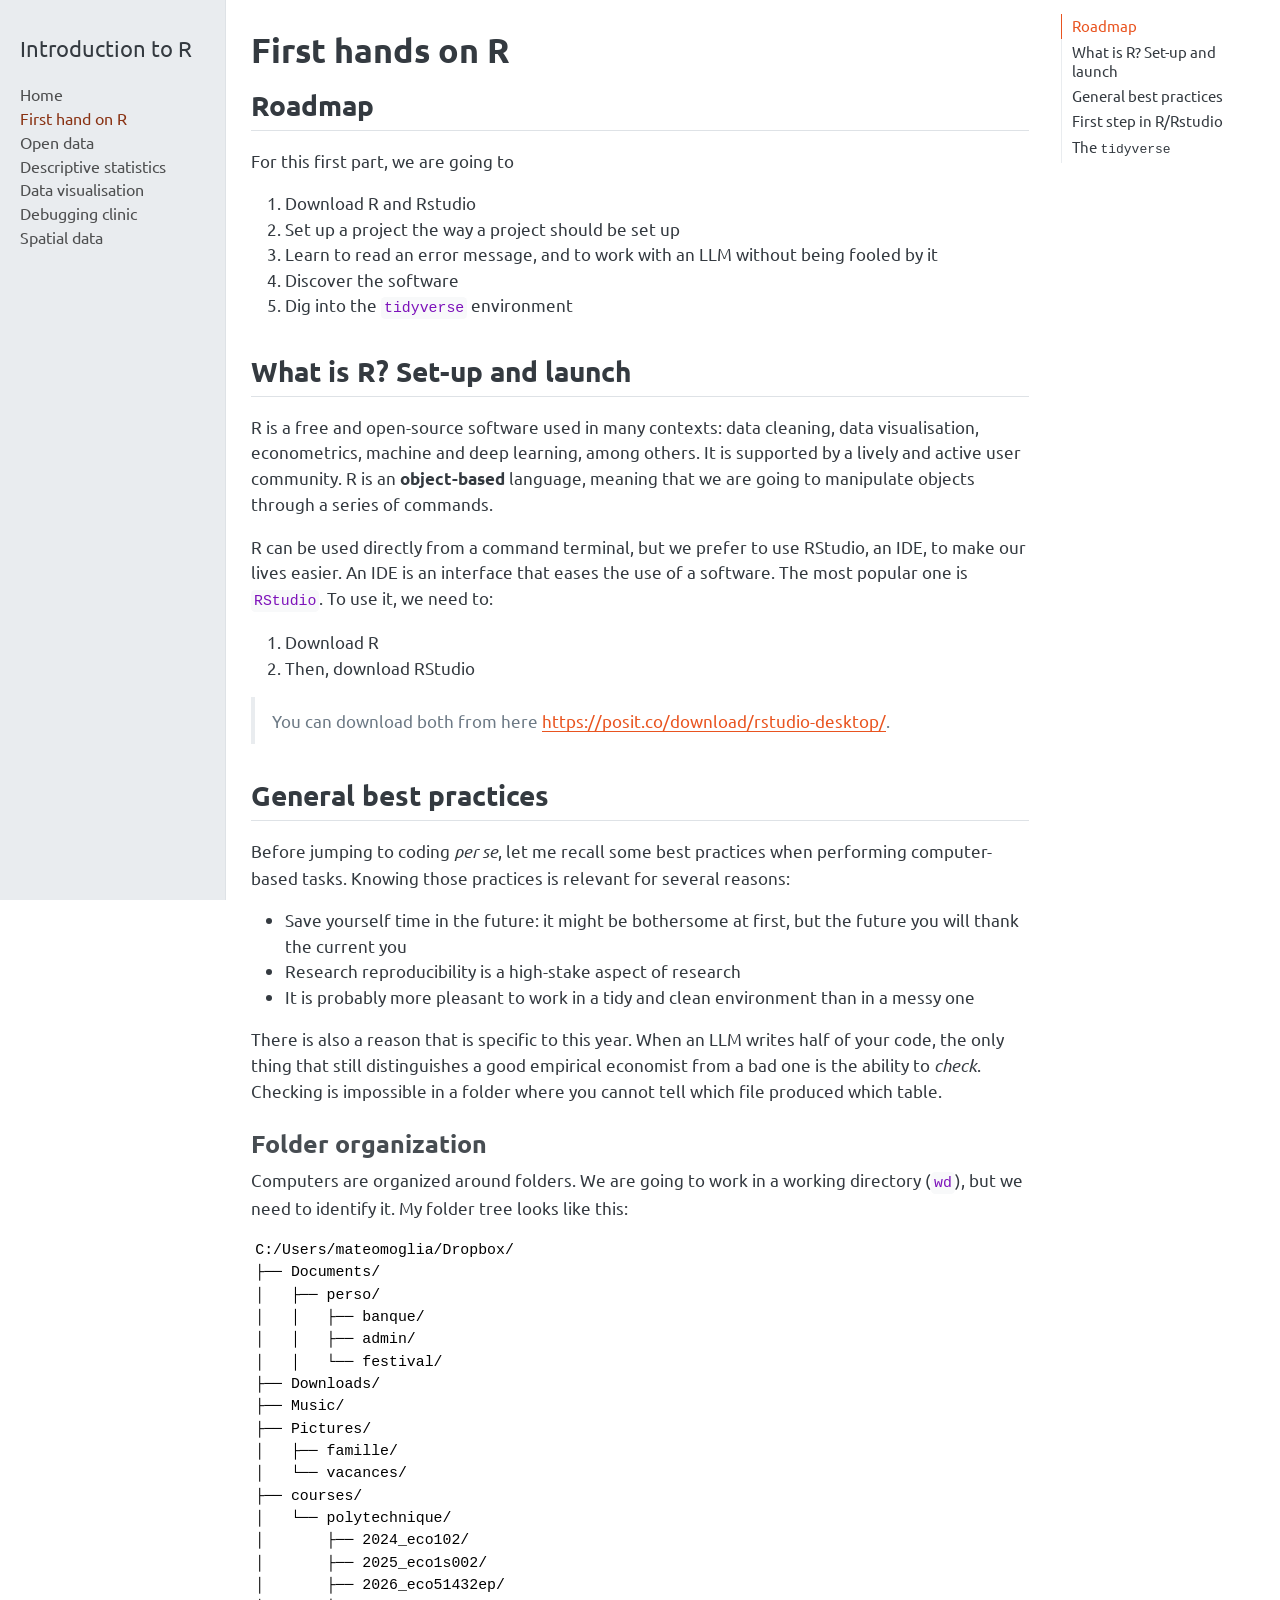
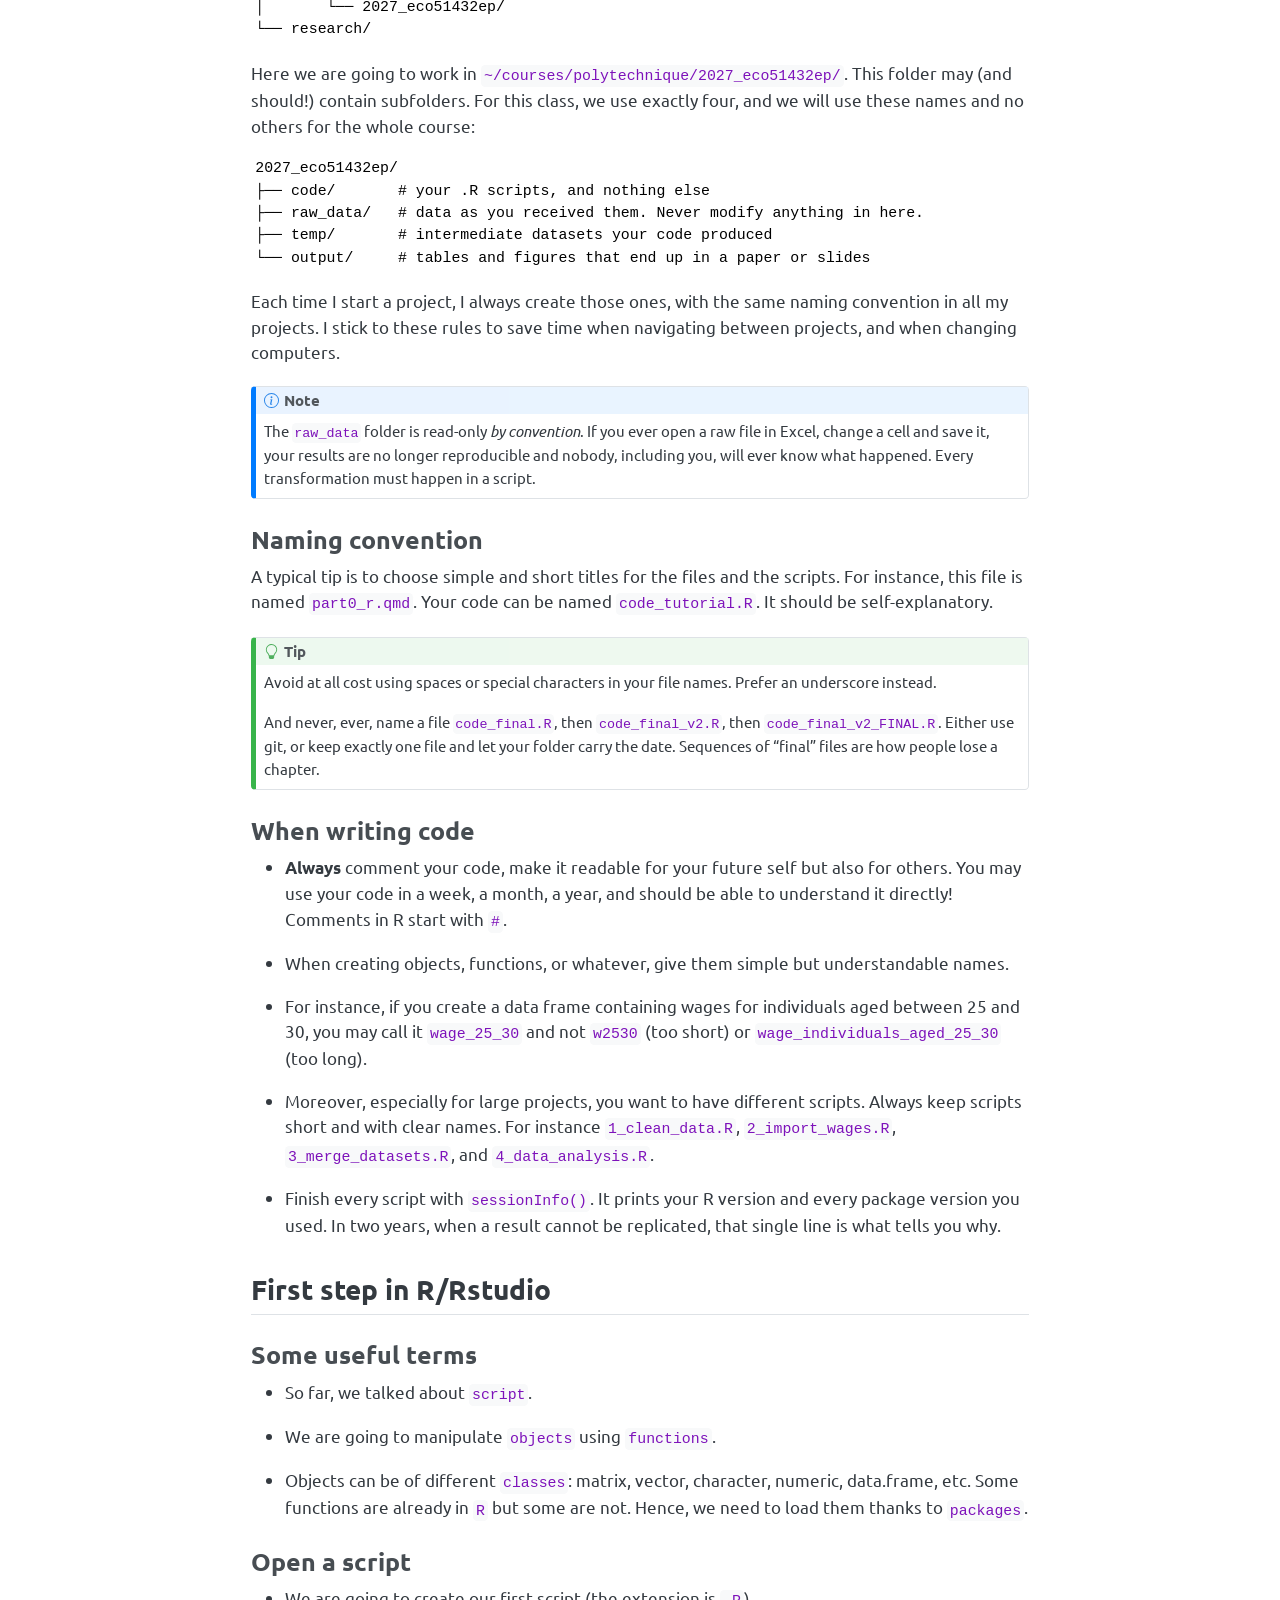
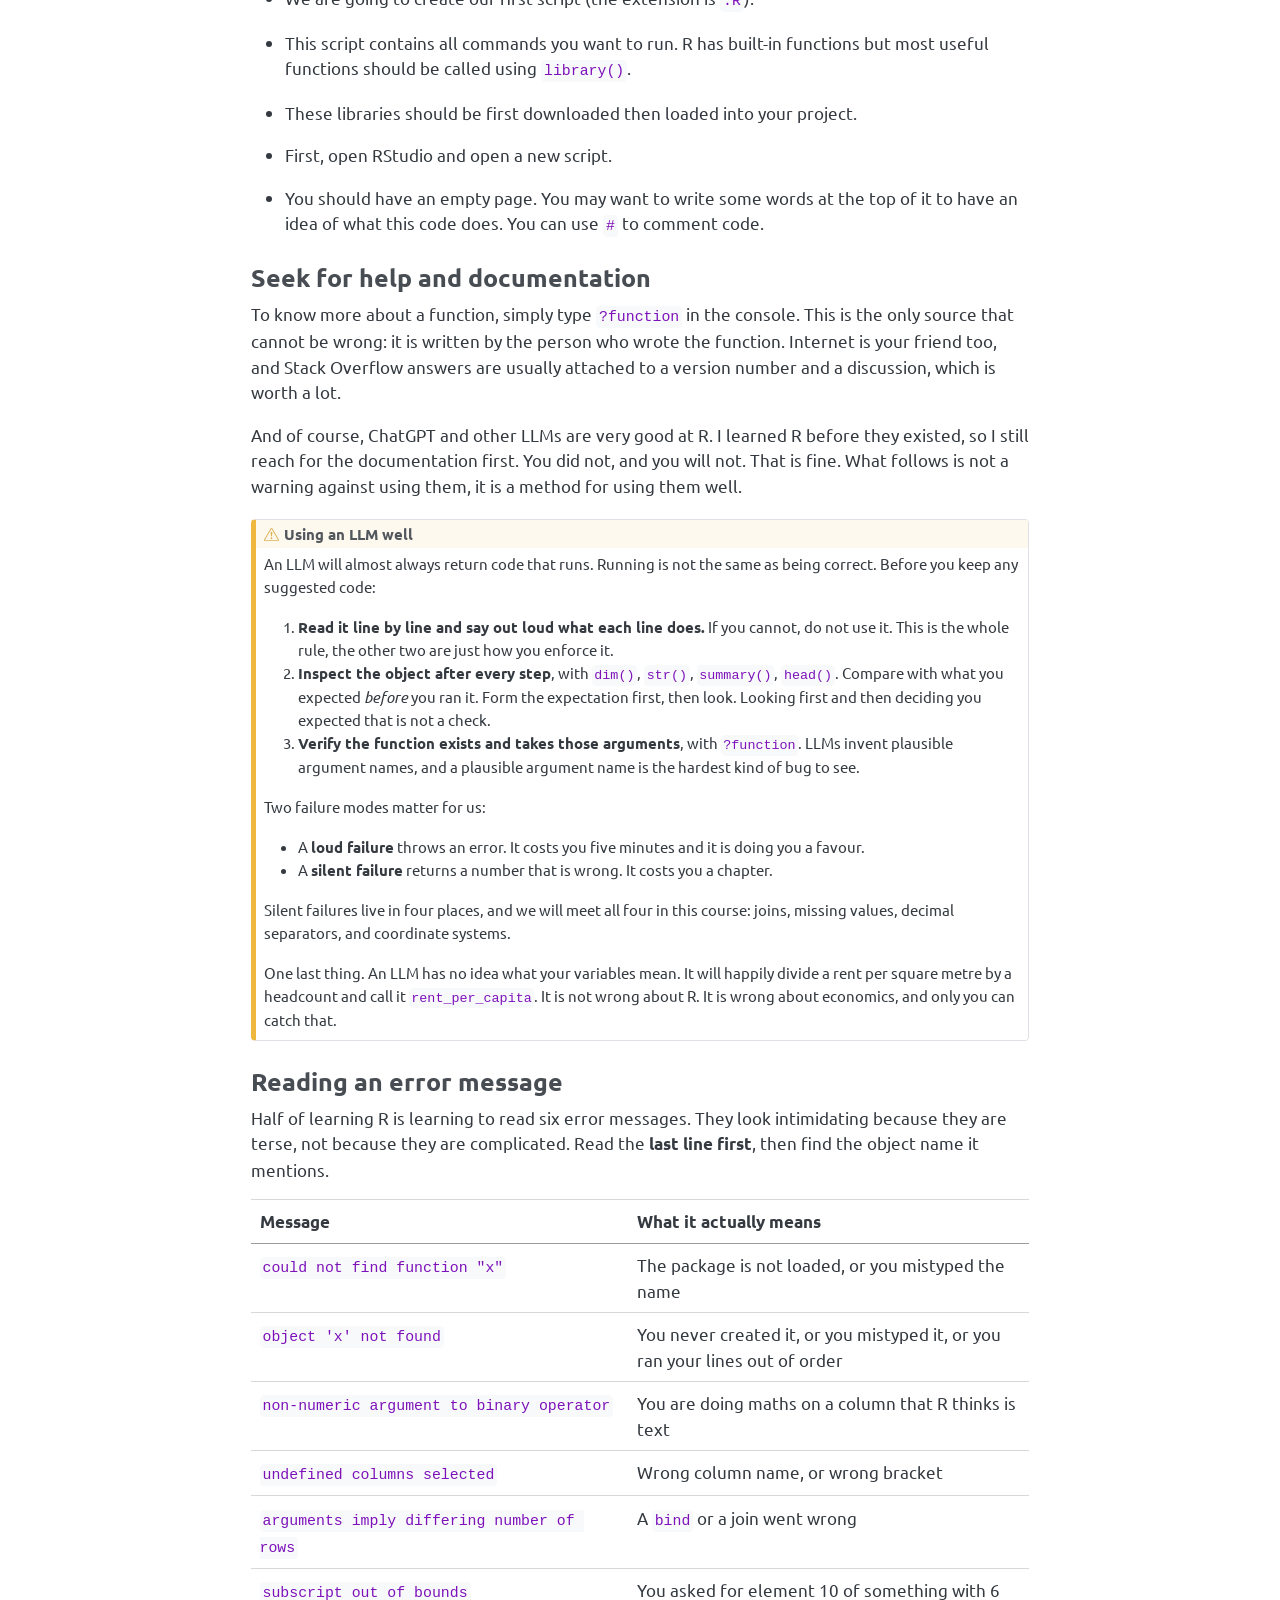
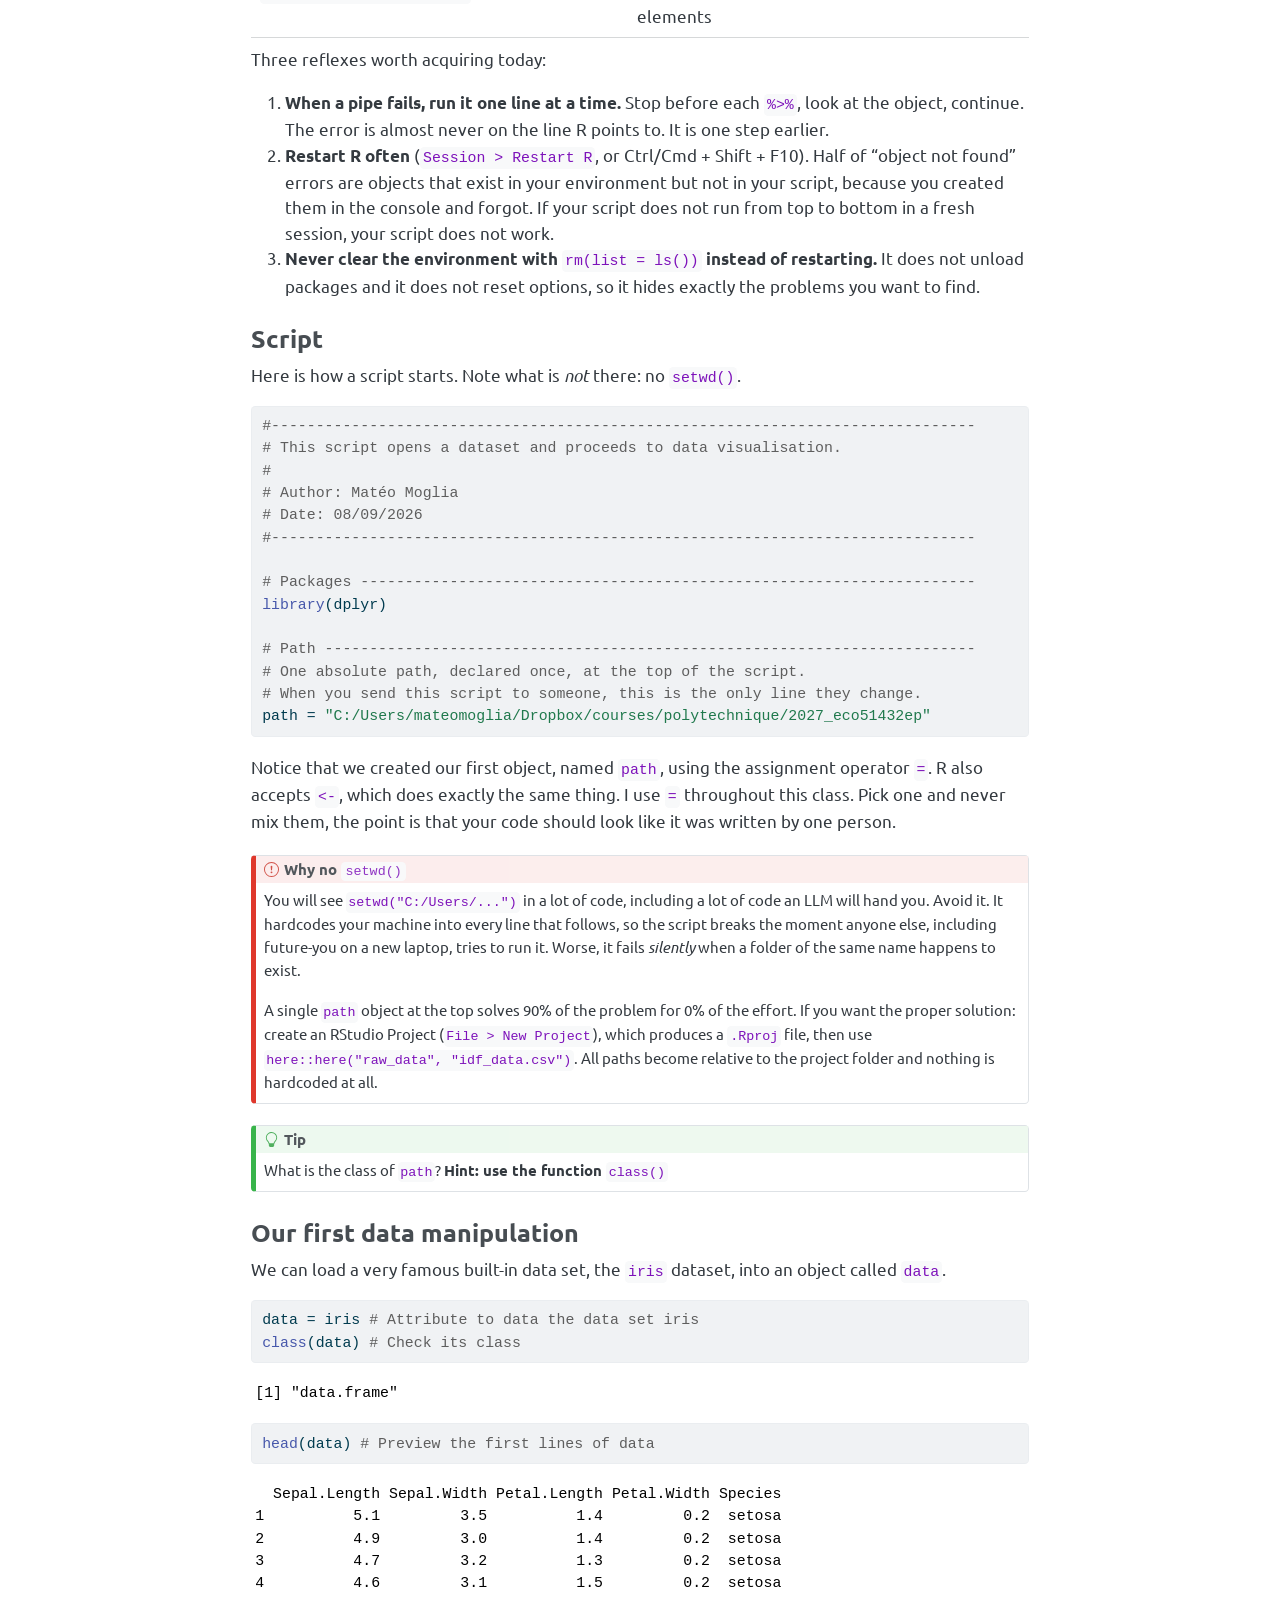
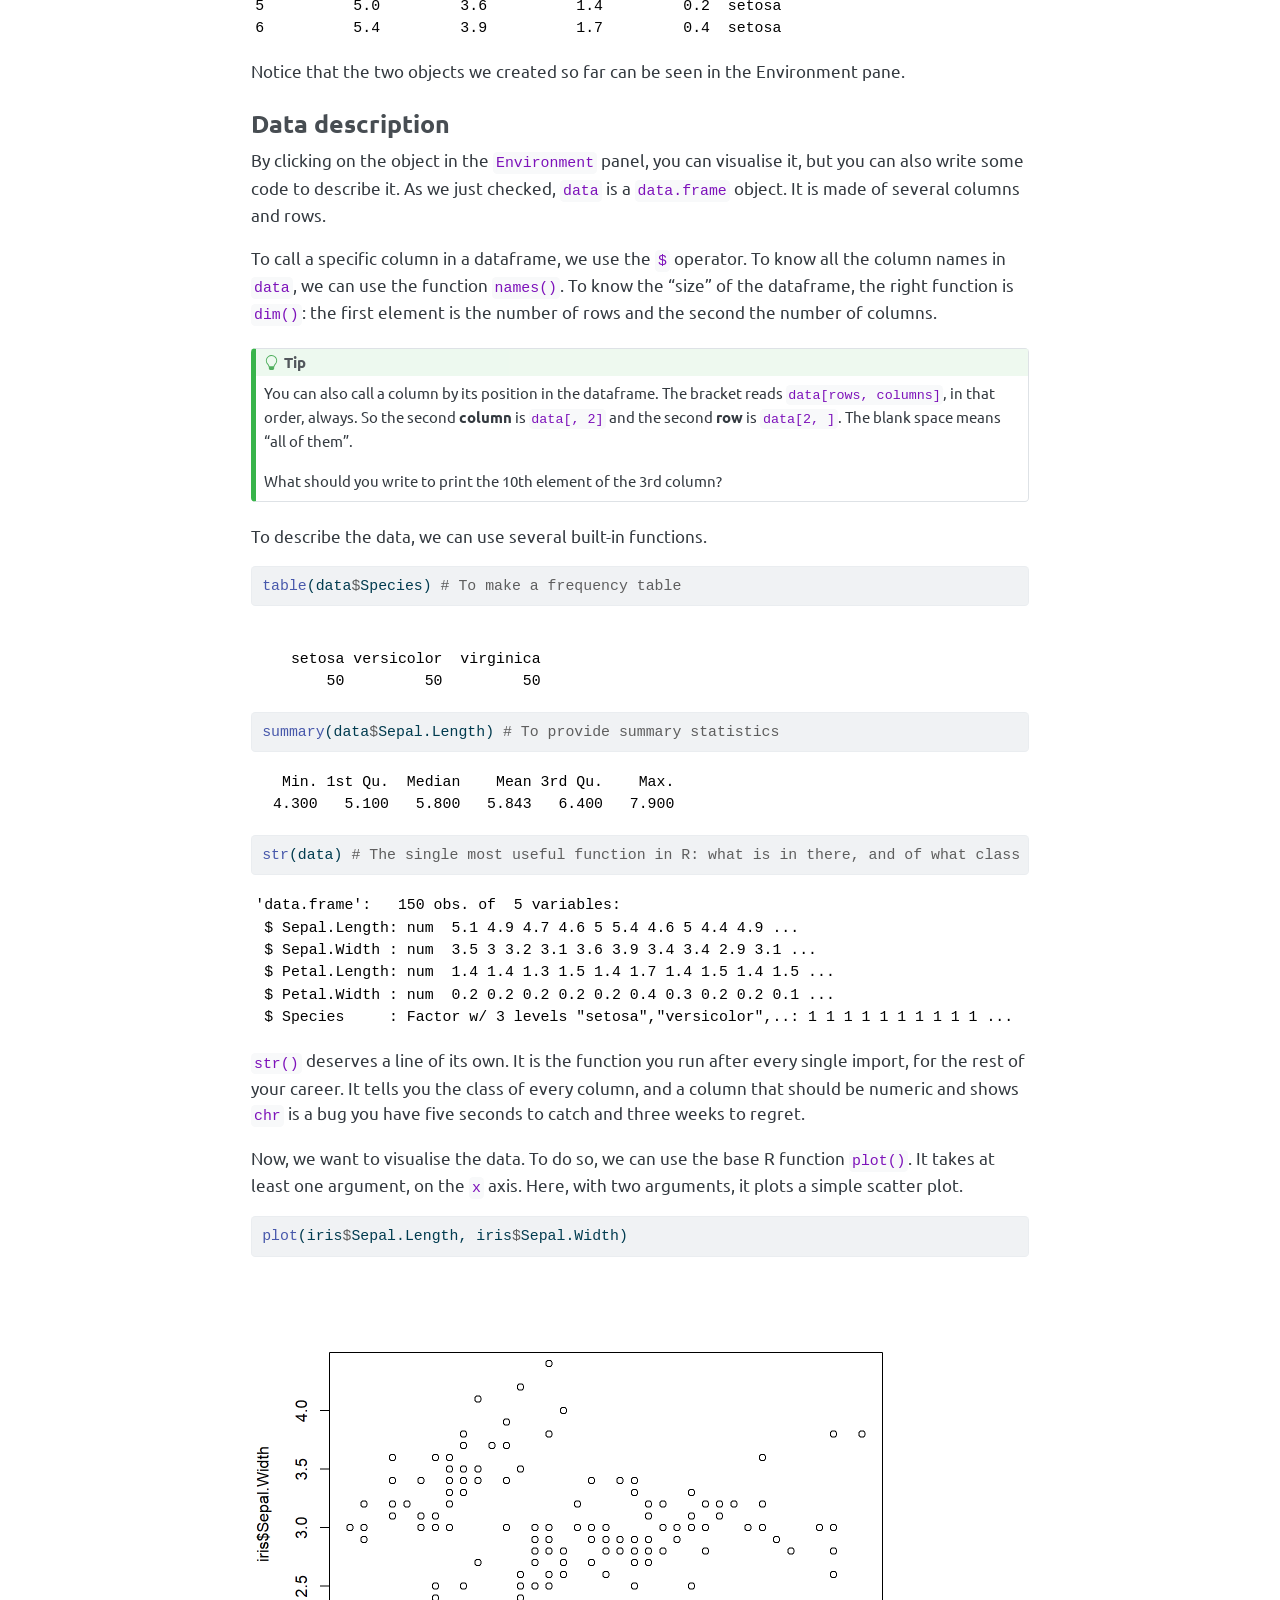
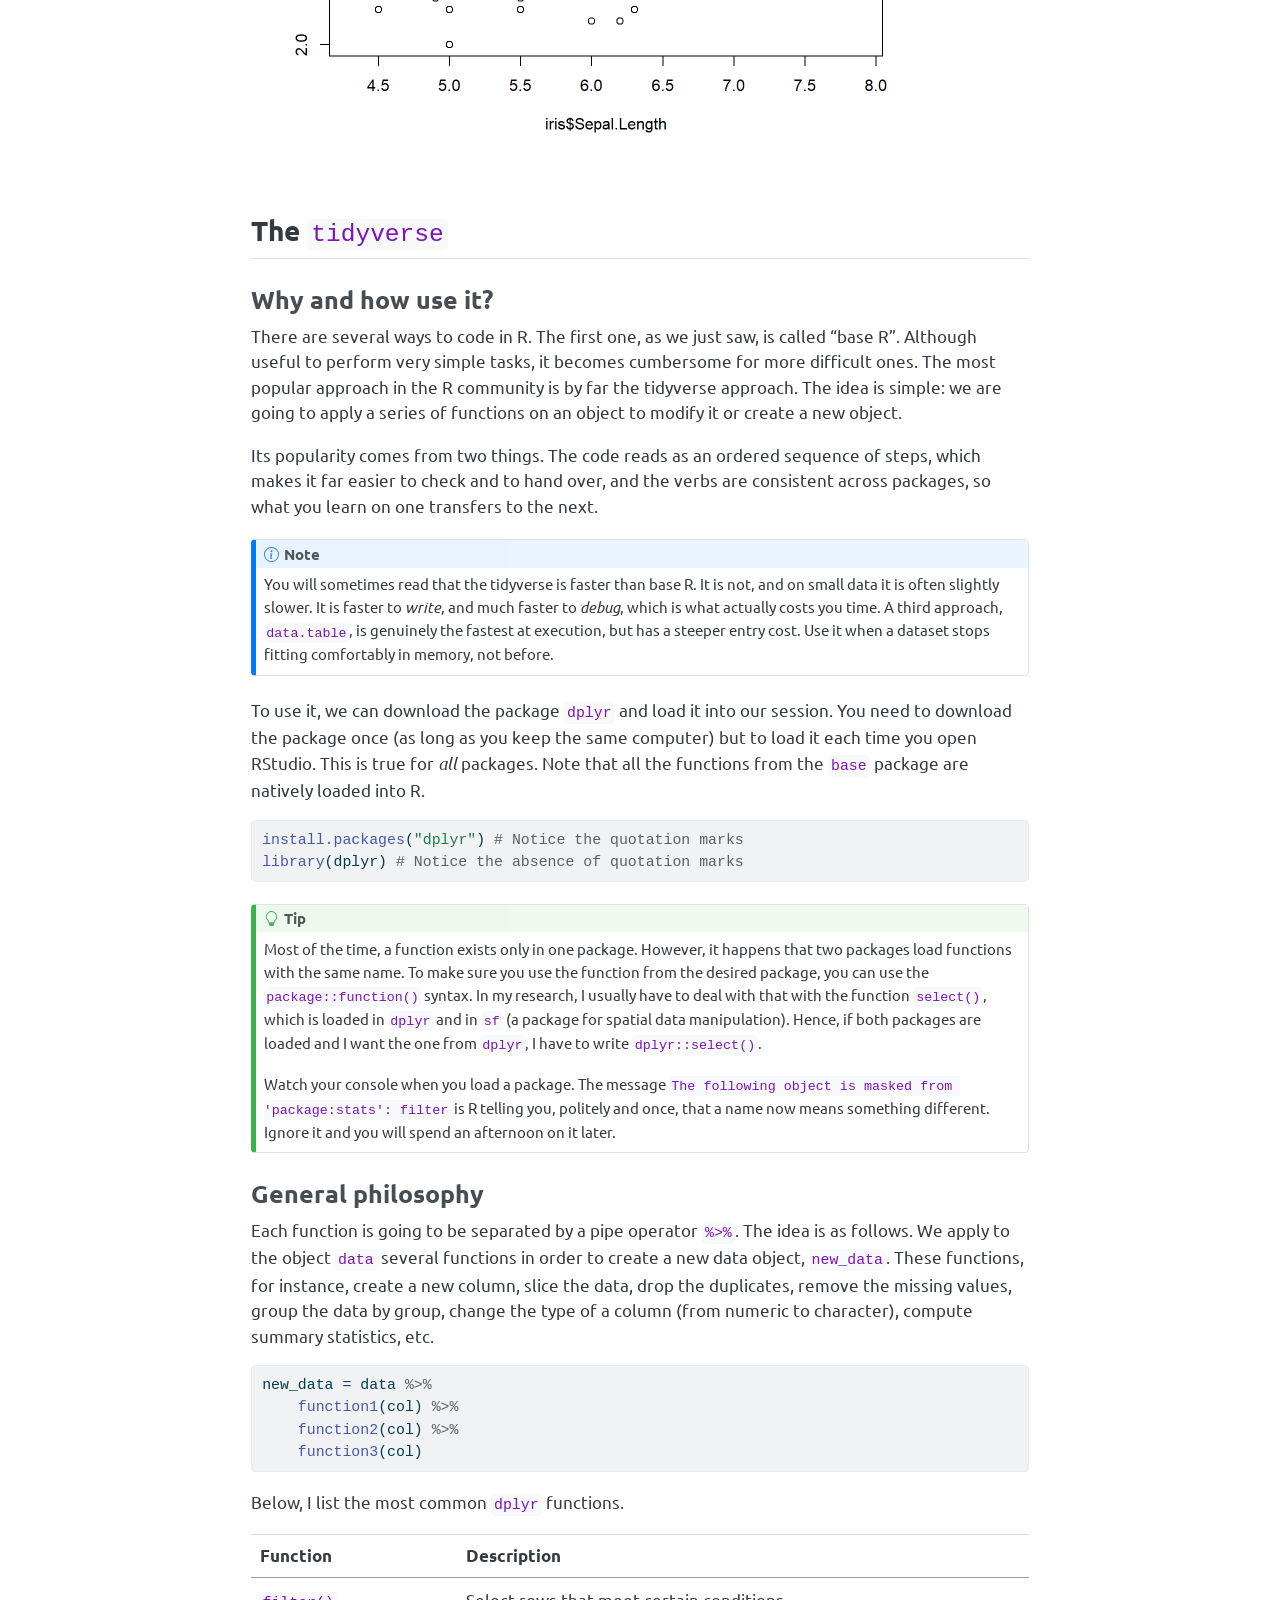
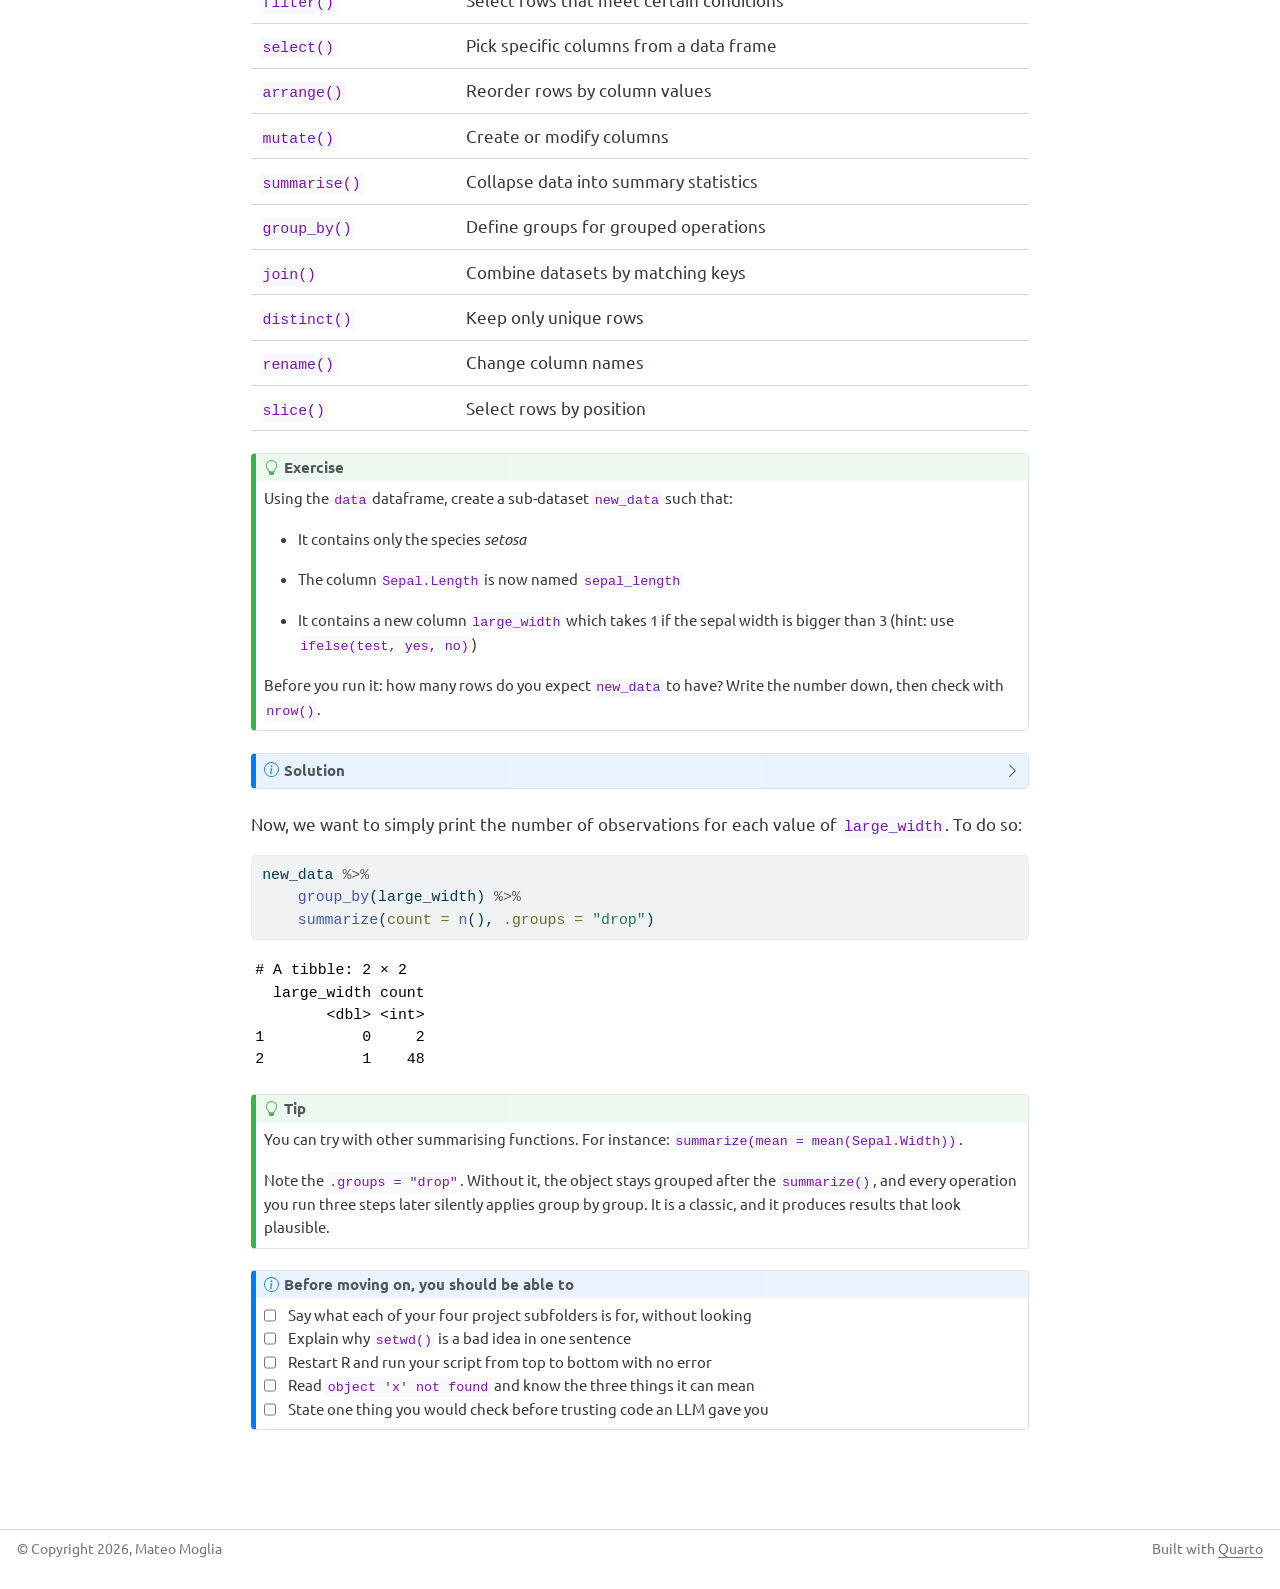
==== part0_r.html @ 2c71b65b "Built site for gh-pages" ====
<!DOCTYPE html>
<html xmlns="http://www.w3.org/1999/xhtml" lang="en" xml:lang="en"><head>

<meta charset="utf-8">
<meta name="generator" content="quarto-1.6.40">

<meta name="viewport" content="width=device-width, initial-scale=1.0, user-scalable=yes">


<title>First hands on R – Introduction to R</title>
<style>
code{white-space: pre-wrap;}
span.smallcaps{font-variant: small-caps;}
div.columns{display: flex; gap: min(4vw, 1.5em);}
div.column{flex: auto; overflow-x: auto;}
div.hanging-indent{margin-left: 1.5em; text-indent: -1.5em;}
ul.task-list{list-style: none;}
ul.task-list li input[type="checkbox"] {
  width: 0.8em;
  margin: 0 0.8em 0.2em -1em; /* quarto-specific, see https://github.com/quarto-dev/quarto-cli/issues/4556 */ 
  vertical-align: middle;
}
/* CSS for syntax highlighting */
pre > code.sourceCode { white-space: pre; position: relative; }
pre > code.sourceCode > span { line-height: 1.25; }
pre > code.sourceCode > span:empty { height: 1.2em; }
.sourceCode { overflow: visible; }
code.sourceCode > span { color: inherit; text-decoration: inherit; }
div.sourceCode { margin: 1em 0; }
pre.sourceCode { margin: 0; }
@media screen {
div.sourceCode { overflow: auto; }
}
@media print {
pre > code.sourceCode { white-space: pre-wrap; }
pre > code.sourceCode > span { display: inline-block; text-indent: -5em; padding-left: 5em; }
}
pre.numberSource code
  { counter-reset: source-line 0; }
pre.numberSource code > span
  { position: relative; left: -4em; counter-increment: source-line; }
pre.numberSource code > span > a:first-child::before
  { content: counter(source-line);
    position: relative; left: -1em; text-align: right; vertical-align: baseline;
    border: none; display: inline-block;
    -webkit-touch-callout: none; -webkit-user-select: none;
    -khtml-user-select: none; -moz-user-select: none;
    -ms-user-select: none; user-select: none;
    padding: 0 4px; width: 4em;
  }
pre.numberSource { margin-left: 3em;  padding-left: 4px; }
div.sourceCode
  {   }
@media screen {
pre > code.sourceCode > span > a:first-child::before { text-decoration: underline; }
}
</style>


<script src="site_libs/quarto-nav/quarto-nav.js"></script>
<script src="site_libs/quarto-nav/headroom.min.js"></script>
<script src="site_libs/clipboard/clipboard.min.js"></script>
<script src="site_libs/quarto-search/autocomplete.umd.js"></script>
<script src="site_libs/quarto-search/fuse.min.js"></script>
<script src="site_libs/quarto-search/quarto-search.js"></script>
<meta name="quarto:offset" content="./">
<script src="site_libs/quarto-html/quarto.js"></script>
<script src="site_libs/quarto-html/popper.min.js"></script>
<script src="site_libs/quarto-html/tippy.umd.min.js"></script>
<script src="site_libs/quarto-html/anchor.min.js"></script>
<link href="site_libs/quarto-html/tippy.css" rel="stylesheet">
<link href="site_libs/quarto-html/quarto-syntax-highlighting-549806ee2085284f45b00abea8c6df48.css" rel="stylesheet" id="quarto-text-highlighting-styles">
<script src="site_libs/bootstrap/bootstrap.min.js"></script>
<link href="site_libs/bootstrap/bootstrap-icons.css" rel="stylesheet">
<link href="site_libs/bootstrap/bootstrap-94ab712f215f0f28cf75fcc61d4e0fd5.min.css" rel="stylesheet" append-hash="true" id="quarto-bootstrap" data-mode="light">
<script id="quarto-search-options" type="application/json">{
  "location": "sidebar",
  "copy-button": false,
  "collapse-after": 3,
  "panel-placement": "start",
  "type": "textbox",
  "limit": 50,
  "keyboard-shortcut": [
    "f",
    "/",
    "s"
  ],
  "show-item-context": false,
  "language": {
    "search-no-results-text": "No results",
    "search-matching-documents-text": "matching documents",
    "search-copy-link-title": "Copy link to search",
    "search-hide-matches-text": "Hide additional matches",
    "search-more-match-text": "more match in this document",
    "search-more-matches-text": "more matches in this document",
    "search-clear-button-title": "Clear",
    "search-text-placeholder": "",
    "search-detached-cancel-button-title": "Cancel",
    "search-submit-button-title": "Submit",
    "search-label": "Search"
  }
}</script>


</head>

<body class="nav-sidebar docked">

<div id="quarto-search-results"></div>
  <header id="quarto-header" class="headroom fixed-top">
  <nav class="quarto-secondary-nav">
    <div class="container-fluid d-flex">
      <button type="button" class="quarto-btn-toggle btn" data-bs-toggle="collapse" role="button" data-bs-target=".quarto-sidebar-collapse-item" aria-controls="quarto-sidebar" aria-expanded="false" aria-label="Toggle sidebar navigation" onclick="if (window.quartoToggleHeadroom) { window.quartoToggleHeadroom(); }">
        <i class="bi bi-layout-text-sidebar-reverse"></i>
      </button>
        <nav class="quarto-page-breadcrumbs" aria-label="breadcrumb"><ol class="breadcrumb"><li class="breadcrumb-item"><a href="./part0_r.html">First hand on R</a></li></ol></nav>
        <a class="flex-grow-1" role="navigation" data-bs-toggle="collapse" data-bs-target=".quarto-sidebar-collapse-item" aria-controls="quarto-sidebar" aria-expanded="false" aria-label="Toggle sidebar navigation" onclick="if (window.quartoToggleHeadroom) { window.quartoToggleHeadroom(); }">      
        </a>
    </div>
  </nav>
</header>
<!-- content -->
<div id="quarto-content" class="quarto-container page-columns page-rows-contents page-layout-article">
<!-- sidebar -->
  <nav id="quarto-sidebar" class="sidebar collapse collapse-horizontal quarto-sidebar-collapse-item sidebar-navigation docked overflow-auto">
    <div class="pt-lg-2 mt-2 text-left sidebar-header">
    <div class="sidebar-title mb-0 py-0">
      <a href="./">Introduction to R</a> 
    </div>
      </div>
    <div class="sidebar-menu-container"> 
    <ul class="list-unstyled mt-1">
        <li class="sidebar-item">
  <div class="sidebar-item-container"> 
  <a href="./index.html" class="sidebar-item-text sidebar-link">
 <span class="menu-text">Home</span></a>
  </div>
</li>
        <li class="sidebar-item">
  <div class="sidebar-item-container"> 
  <a href="./part0_r.html" class="sidebar-item-text sidebar-link active">
 <span class="menu-text">First hand on R</span></a>
  </div>
</li>
        <li class="sidebar-item">
  <div class="sidebar-item-container"> 
  <a href="./part1_data.html" class="sidebar-item-text sidebar-link">
 <span class="menu-text">Open data</span></a>
  </div>
</li>
        <li class="sidebar-item">
  <div class="sidebar-item-container"> 
  <a href="./part2_desc.html" class="sidebar-item-text sidebar-link">
 <span class="menu-text">Descriptive statistics</span></a>
  </div>
</li>
        <li class="sidebar-item">
  <div class="sidebar-item-container"> 
  <a href="./part3_viz.html" class="sidebar-item-text sidebar-link">
 <span class="menu-text">Data visualisation</span></a>
  </div>
</li>
        <li class="sidebar-item">
  <div class="sidebar-item-container"> 
  <a href="./part5_debug.html" class="sidebar-item-text sidebar-link">
 <span class="menu-text">Debugging clinic</span></a>
  </div>
</li>
        <li class="sidebar-item">
  <div class="sidebar-item-container"> 
  <a href="./part4_spatial.html" class="sidebar-item-text sidebar-link">
 <span class="menu-text">Spatial data</span></a>
  </div>
</li>
    </ul>
    </div>
</nav>
<div id="quarto-sidebar-glass" class="quarto-sidebar-collapse-item" data-bs-toggle="collapse" data-bs-target=".quarto-sidebar-collapse-item"></div>
<!-- margin-sidebar -->
    <div id="quarto-margin-sidebar" class="sidebar margin-sidebar">
        <nav id="TOC" role="doc-toc" class="toc-active">
   
  <ul>
  <li><a href="#roadmap" id="toc-roadmap" class="nav-link active" data-scroll-target="#roadmap">Roadmap</a></li>
  <li><a href="#what-is-r-set-up-and-launch" id="toc-what-is-r-set-up-and-launch" class="nav-link" data-scroll-target="#what-is-r-set-up-and-launch">What is R? Set-up and launch</a></li>
  <li><a href="#general-best-practices" id="toc-general-best-practices" class="nav-link" data-scroll-target="#general-best-practices">General best practices</a>
  <ul class="collapse">
  <li><a href="#folder-organization" id="toc-folder-organization" class="nav-link" data-scroll-target="#folder-organization">Folder organization</a></li>
  <li><a href="#naming-convention" id="toc-naming-convention" class="nav-link" data-scroll-target="#naming-convention">Naming convention</a></li>
  <li><a href="#when-writing-code" id="toc-when-writing-code" class="nav-link" data-scroll-target="#when-writing-code">When writing code</a></li>
  </ul></li>
  <li><a href="#first-step-in-rrstudio" id="toc-first-step-in-rrstudio" class="nav-link" data-scroll-target="#first-step-in-rrstudio">First step in R/Rstudio</a>
  <ul class="collapse">
  <li><a href="#some-useful-terms" id="toc-some-useful-terms" class="nav-link" data-scroll-target="#some-useful-terms">Some useful terms</a></li>
  <li><a href="#open-a-script" id="toc-open-a-script" class="nav-link" data-scroll-target="#open-a-script">Open a script</a></li>
  <li><a href="#seek-for-help-and-documentation" id="toc-seek-for-help-and-documentation" class="nav-link" data-scroll-target="#seek-for-help-and-documentation">Seek for help and documentation</a></li>
  <li><a href="#reading-an-error-message" id="toc-reading-an-error-message" class="nav-link" data-scroll-target="#reading-an-error-message">Reading an error message</a></li>
  <li><a href="#script" id="toc-script" class="nav-link" data-scroll-target="#script">Script</a></li>
  <li><a href="#our-first-data-manipulation" id="toc-our-first-data-manipulation" class="nav-link" data-scroll-target="#our-first-data-manipulation">Our first data manipulation</a></li>
  <li><a href="#data-description" id="toc-data-description" class="nav-link" data-scroll-target="#data-description">Data description</a></li>
  </ul></li>
  <li><a href="#the-tidyverse" id="toc-the-tidyverse" class="nav-link" data-scroll-target="#the-tidyverse">The <code>tidyverse</code></a>
  <ul class="collapse">
  <li><a href="#why-and-how-use-it" id="toc-why-and-how-use-it" class="nav-link" data-scroll-target="#why-and-how-use-it">Why and how use it?</a></li>
  <li><a href="#general-philosophy" id="toc-general-philosophy" class="nav-link" data-scroll-target="#general-philosophy">General philosophy</a></li>
  </ul></li>
  </ul>
</nav>
    </div>
<!-- main -->
<main class="content" id="quarto-document-content">

<header id="title-block-header" class="quarto-title-block default">
<div class="quarto-title">
<h1 class="title">First hands on R</h1>
</div>



<div class="quarto-title-meta">

    
  
    
  </div>
  


</header>


<section id="roadmap" class="level2">
<h2 class="anchored" data-anchor-id="roadmap">Roadmap</h2>
<p>For this first part, we are going to</p>
<ol type="1">
<li>Download R and Rstudio</li>
<li>Set up a project the way a project should be set up</li>
<li>Learn to read an error message, and to work with an LLM without being fooled by it</li>
<li>Discover the software</li>
<li>Dig into the <code>tidyverse</code> environment</li>
</ol>
</section>
<section id="what-is-r-set-up-and-launch" class="level2">
<h2 class="anchored" data-anchor-id="what-is-r-set-up-and-launch">What is R? Set-up and launch</h2>
<p>R is a free and open-source software used in many contexts: data cleaning, data visualisation, econometrics, machine and deep learning, among others. It is supported by a lively and active user community. R is an <strong>object-based</strong> language, meaning that we are going to manipulate objects through a series of commands.</p>
<p>R can be used directly from a command terminal, but we prefer to use RStudio, an IDE, to make our lives easier. An IDE is an interface that eases the use of a software. The most popular one is <code>RStudio</code>. To use it, we need to:</p>
<ol type="1">
<li>Download R</li>
<li>Then, download RStudio</li>
</ol>
<blockquote class="blockquote">
<p>You can download both from here <a href="https://posit.co/download/rstudio-desktop/" class="uri">https://posit.co/download/rstudio-desktop/</a>.</p>
</blockquote>
</section>
<section id="general-best-practices" class="level2">
<h2 class="anchored" data-anchor-id="general-best-practices">General best practices</h2>
<p>Before jumping to coding <em>per se</em>, let me recall some best practices when performing computer-based tasks. Knowing those practices is relevant for several reasons:</p>
<ul>
<li>Save yourself time in the future: it might be bothersome at first, but the future you will thank the current you</li>
<li>Research reproducibility is a high-stake aspect of research</li>
<li>It is probably more pleasant to work in a tidy and clean environment than in a messy one</li>
</ul>
<p>There is also a reason that is specific to this year. When an LLM writes half of your code, the only thing that still distinguishes a good empirical economist from a bad one is the ability to <em>check</em>. Checking is impossible in a folder where you cannot tell which file produced which table.</p>
<section id="folder-organization" class="level3">
<h3 class="anchored" data-anchor-id="folder-organization">Folder organization</h3>
<p>Computers are organized around folders. We are going to work in a working directory (<code>wd</code>), but we need to identify it. My folder tree looks like this:</p>
<pre class="plaintext"><code>C:/Users/mateomoglia/Dropbox/
├── Documents/
│   ├── perso/
│   │   ├── banque/
│   │   ├── admin/
│   │   └── festival/
├── Downloads/
├── Music/
├── Pictures/
│   ├── famille/
│   └── vacances/
├── courses/
│   └── polytechnique/
│       ├── 2024_eco102/
│       ├── 2025_eco1s002/
│       ├── 2026_eco51432ep/
│       └── 2027_eco51432ep/
└── research/</code></pre>
<p>Here we are going to work in <code>~/courses/polytechnique/2027_eco51432ep/</code>. This folder may (and should!) contain subfolders. For this class, we use exactly four, and we will use these names and no others for the whole course:</p>
<pre class="plaintext"><code>2027_eco51432ep/
├── code/       # your .R scripts, and nothing else
├── raw_data/   # data as you received them. Never modify anything in here.
├── temp/       # intermediate datasets your code produced
└── output/     # tables and figures that end up in a paper or slides</code></pre>
<p>Each time I start a project, I always create those ones, with the same naming convention in all my projects. I stick to these rules to save time when navigating between projects, and when changing computers.</p>
<div class="callout callout-style-default callout-note callout-titled">
<div class="callout-header d-flex align-content-center">
<div class="callout-icon-container">
<i class="callout-icon"></i>
</div>
<div class="callout-title-container flex-fill">
Note
</div>
</div>
<div class="callout-body-container callout-body">
<p>The <code>raw_data</code> folder is read-only <em>by convention</em>. If you ever open a raw file in Excel, change a cell and save it, your results are no longer reproducible and nobody, including you, will ever know what happened. Every transformation must happen in a script.</p>
</div>
</div>
</section>
<section id="naming-convention" class="level3">
<h3 class="anchored" data-anchor-id="naming-convention">Naming convention</h3>
<p>A typical tip is to choose simple and short titles for the files and the scripts. For instance, this file is named <code>part0_r.qmd</code>. Your code can be named <code>code_tutorial.R</code>. It should be self-explanatory.</p>
<div class="callout callout-style-default callout-tip callout-titled">
<div class="callout-header d-flex align-content-center">
<div class="callout-icon-container">
<i class="callout-icon"></i>
</div>
<div class="callout-title-container flex-fill">
Tip
</div>
</div>
<div class="callout-body-container callout-body">
<p>Avoid at all cost using spaces or special characters in your file names. Prefer an underscore instead.</p>
<p>And never, ever, name a file <code>code_final.R</code>, then <code>code_final_v2.R</code>, then <code>code_final_v2_FINAL.R</code>. Either use git, or keep exactly one file and let your folder carry the date. Sequences of “final” files are how people lose a chapter.</p>
</div>
</div>
</section>
<section id="when-writing-code" class="level3">
<h3 class="anchored" data-anchor-id="when-writing-code">When writing code</h3>
<ul>
<li><p><strong>Always</strong> comment your code, make it readable for your future self but also for others. You may use your code in a week, a month, a year, and should be able to understand it directly! Comments in R start with <code>#</code>.</p></li>
<li><p>When creating objects, functions, or whatever, give them simple but understandable names.</p></li>
<li><p>For instance, if you create a data frame containing wages for individuals aged between 25 and 30, you may call it <code>wage_25_30</code> and not <code>w2530</code> (too short) or <code>wage_individuals_aged_25_30</code> (too long).</p></li>
<li><p>Moreover, especially for large projects, you want to have different scripts. Always keep scripts short and with clear names. For instance <code>1_clean_data.R</code>, <code>2_import_wages.R</code>, <code>3_merge_datasets.R</code>, and <code>4_data_analysis.R</code>.</p></li>
<li><p>Finish every script with <code>sessionInfo()</code>. It prints your R version and every package version you used. In two years, when a result cannot be replicated, that single line is what tells you why.</p></li>
</ul>
</section>
</section>
<section id="first-step-in-rrstudio" class="level2">
<h2 class="anchored" data-anchor-id="first-step-in-rrstudio">First step in R/Rstudio</h2>
<section id="some-useful-terms" class="level3">
<h3 class="anchored" data-anchor-id="some-useful-terms">Some useful terms</h3>
<ul>
<li><p>So far, we talked about <code>script</code>.</p></li>
<li><p>We are going to manipulate <code>objects</code> using <code>functions</code>.</p></li>
<li><p>Objects can be of different <code>classes</code>: matrix, vector, character, numeric, data.frame, etc. Some functions are already in <code>R</code> but some are not. Hence, we need to load them thanks to <code>packages</code>.</p></li>
</ul>
</section>
<section id="open-a-script" class="level3">
<h3 class="anchored" data-anchor-id="open-a-script">Open a script</h3>
<ul>
<li><p>We are going to create our first script (the extension is <code>.R</code>).</p></li>
<li><p>This script contains all commands you want to run. R has built-in functions but most useful functions should be called using <code>library()</code>.</p></li>
<li><p>These libraries should be first downloaded then loaded into your project.</p></li>
<li><p>First, open RStudio and open a new script.</p></li>
<li><p>You should have an empty page. You may want to write some words at the top of it to have an idea of what this code does. You can use <code>#</code> to comment code.</p></li>
</ul>
</section>
<section id="seek-for-help-and-documentation" class="level3">
<h3 class="anchored" data-anchor-id="seek-for-help-and-documentation">Seek for help and documentation</h3>
<p>To know more about a function, simply type <code>?function</code> in the console. This is the only source that cannot be wrong: it is written by the person who wrote the function. Internet is your friend too, and Stack Overflow answers are usually attached to a version number and a discussion, which is worth a lot.</p>
<p>And of course, ChatGPT and other LLMs are very good at R. I learned R before they existed, so I still reach for the documentation first. You did not, and you will not. That is fine. What follows is not a warning against using them, it is a method for using them well.</p>
<div class="callout callout-style-default callout-warning callout-titled">
<div class="callout-header d-flex align-content-center">
<div class="callout-icon-container">
<i class="callout-icon"></i>
</div>
<div class="callout-title-container flex-fill">
Using an LLM well
</div>
</div>
<div class="callout-body-container callout-body">
<p>An LLM will almost always return code that runs. Running is not the same as being correct. Before you keep any suggested code:</p>
<ol type="1">
<li><strong>Read it line by line and say out loud what each line does.</strong> If you cannot, do not use it. This is the whole rule, the other two are just how you enforce it.</li>
<li><strong>Inspect the object after every step</strong>, with <code>dim()</code>, <code>str()</code>, <code>summary()</code>, <code>head()</code>. Compare with what you expected <em>before</em> you ran it. Form the expectation first, then look. Looking first and then deciding you expected that is not a check.</li>
<li><strong>Verify the function exists and takes those arguments</strong>, with <code>?function</code>. LLMs invent plausible argument names, and a plausible argument name is the hardest kind of bug to see.</li>
</ol>
<p>Two failure modes matter for us:</p>
<ul>
<li>A <strong>loud failure</strong> throws an error. It costs you five minutes and it is doing you a favour.</li>
<li>A <strong>silent failure</strong> returns a number that is wrong. It costs you a chapter.</li>
</ul>
<p>Silent failures live in four places, and we will meet all four in this course: joins, missing values, decimal separators, and coordinate systems.</p>
<p>One last thing. An LLM has no idea what your variables mean. It will happily divide a rent per square metre by a headcount and call it <code>rent_per_capita</code>. It is not wrong about R. It is wrong about economics, and only you can catch that.</p>
</div>
</div>
</section>
<section id="reading-an-error-message" class="level3">
<h3 class="anchored" data-anchor-id="reading-an-error-message">Reading an error message</h3>
<p>Half of learning R is learning to read six error messages. They look intimidating because they are terse, not because they are complicated. Read the <strong>last line first</strong>, then find the object name it mentions.</p>
<table class="caption-top table">
<colgroup>
<col style="width: 48%">
<col style="width: 51%">
</colgroup>
<thead>
<tr class="header">
<th>Message</th>
<th>What it actually means</th>
</tr>
</thead>
<tbody>
<tr class="odd">
<td><code>could not find function "x"</code></td>
<td>The package is not loaded, or you mistyped the name</td>
</tr>
<tr class="even">
<td><code>object 'x' not found</code></td>
<td>You never created it, or you mistyped it, or you ran your lines out of order</td>
</tr>
<tr class="odd">
<td><code>non-numeric argument to binary operator</code></td>
<td>You are doing maths on a column that R thinks is text</td>
</tr>
<tr class="even">
<td><code>undefined columns selected</code></td>
<td>Wrong column name, or wrong bracket</td>
</tr>
<tr class="odd">
<td><code>arguments imply differing number of rows</code></td>
<td>A <code>bind</code> or a join went wrong</td>
</tr>
<tr class="even">
<td><code>subscript out of bounds</code></td>
<td>You asked for element 10 of something with 6 elements</td>
</tr>
</tbody>
</table>
<p>Three reflexes worth acquiring today:</p>
<ol type="1">
<li><strong>When a pipe fails, run it one line at a time.</strong> Stop before each <code>%&gt;%</code>, look at the object, continue. The error is almost never on the line R points to. It is one step earlier.</li>
<li><strong>Restart R often</strong> (<code>Session &gt; Restart R</code>, or Ctrl/Cmd + Shift + F10). Half of “object not found” errors are objects that exist in your environment but not in your script, because you created them in the console and forgot. If your script does not run from top to bottom in a fresh session, your script does not work.</li>
<li><strong>Never clear the environment with <code>rm(list = ls())</code> instead of restarting.</strong> It does not unload packages and it does not reset options, so it hides exactly the problems you want to find.</li>
</ol>
</section>
<section id="script" class="level3">
<h3 class="anchored" data-anchor-id="script">Script</h3>
<p>Here is how a script starts. Note what is <em>not</em> there: no <code>setwd()</code>.</p>
<div class="cell">
<div class="sourceCode cell-code" id="cb3"><pre class="sourceCode r code-with-copy"><code class="sourceCode r"><span id="cb3-1"><a href="#cb3-1" aria-hidden="true" tabindex="-1"></a><span class="co">#-------------------------------------------------------------------------------</span></span>
<span id="cb3-2"><a href="#cb3-2" aria-hidden="true" tabindex="-1"></a><span class="co"># This script opens a dataset and proceeds to data visualisation.</span></span>
<span id="cb3-3"><a href="#cb3-3" aria-hidden="true" tabindex="-1"></a><span class="co">#</span></span>
<span id="cb3-4"><a href="#cb3-4" aria-hidden="true" tabindex="-1"></a><span class="co"># Author: Matéo Moglia</span></span>
<span id="cb3-5"><a href="#cb3-5" aria-hidden="true" tabindex="-1"></a><span class="co"># Date: 08/09/2026</span></span>
<span id="cb3-6"><a href="#cb3-6" aria-hidden="true" tabindex="-1"></a><span class="co">#-------------------------------------------------------------------------------</span></span>
<span id="cb3-7"><a href="#cb3-7" aria-hidden="true" tabindex="-1"></a></span>
<span id="cb3-8"><a href="#cb3-8" aria-hidden="true" tabindex="-1"></a><span class="co"># Packages ---------------------------------------------------------------------</span></span>
<span id="cb3-9"><a href="#cb3-9" aria-hidden="true" tabindex="-1"></a><span class="fu">library</span>(dplyr)</span>
<span id="cb3-10"><a href="#cb3-10" aria-hidden="true" tabindex="-1"></a></span>
<span id="cb3-11"><a href="#cb3-11" aria-hidden="true" tabindex="-1"></a><span class="co"># Path -------------------------------------------------------------------------</span></span>
<span id="cb3-12"><a href="#cb3-12" aria-hidden="true" tabindex="-1"></a><span class="co"># One absolute path, declared once, at the top of the script.</span></span>
<span id="cb3-13"><a href="#cb3-13" aria-hidden="true" tabindex="-1"></a><span class="co"># When you send this script to someone, this is the only line they change.</span></span>
<span id="cb3-14"><a href="#cb3-14" aria-hidden="true" tabindex="-1"></a>path <span class="ot">=</span> <span class="st">"C:/Users/mateomoglia/Dropbox/courses/polytechnique/2027_eco51432ep"</span></span></code><button title="Copy to Clipboard" class="code-copy-button"><i class="bi"></i></button></pre></div>
</div>
<p>Notice that we created our first object, named <code>path</code>, using the assignment operator <code>=</code>. R also accepts <code>&lt;-</code>, which does exactly the same thing. I use <code>=</code> throughout this class. Pick one and never mix them, the point is that your code should look like it was written by one person.</p>
<div class="callout callout-style-default callout-important callout-titled">
<div class="callout-header d-flex align-content-center">
<div class="callout-icon-container">
<i class="callout-icon"></i>
</div>
<div class="callout-title-container flex-fill">
Why no <code>setwd()</code>
</div>
</div>
<div class="callout-body-container callout-body">
<p>You will see <code>setwd("C:/Users/...")</code> in a lot of code, including a lot of code an LLM will hand you. Avoid it. It hardcodes your machine into every line that follows, so the script breaks the moment anyone else, including future-you on a new laptop, tries to run it. Worse, it fails <em>silently</em> when a folder of the same name happens to exist.</p>
<p>A single <code>path</code> object at the top solves 90% of the problem for 0% of the effort. If you want the proper solution: create an RStudio Project (<code>File &gt; New Project</code>), which produces a <code>.Rproj</code> file, then use <code>here::here("raw_data", "idf_data.csv")</code>. All paths become relative to the project folder and nothing is hardcoded at all.</p>
</div>
</div>
<div class="callout callout-style-default callout-tip callout-titled">
<div class="callout-header d-flex align-content-center">
<div class="callout-icon-container">
<i class="callout-icon"></i>
</div>
<div class="callout-title-container flex-fill">
Tip
</div>
</div>
<div class="callout-body-container callout-body">
<p>What is the class of <code>path</code>? <strong>Hint: use the function <code>class()</code></strong></p>
</div>
</div>
</section>
<section id="our-first-data-manipulation" class="level3">
<h3 class="anchored" data-anchor-id="our-first-data-manipulation">Our first data manipulation</h3>
<p>We can load a very famous built-in data set, the <code>iris</code> dataset, into an object called <code>data</code>.</p>
<div class="cell">
<div class="sourceCode cell-code" id="cb4"><pre class="sourceCode r code-with-copy"><code class="sourceCode r"><span id="cb4-1"><a href="#cb4-1" aria-hidden="true" tabindex="-1"></a>data <span class="ot">=</span> iris <span class="co"># Attribute to data the data set iris</span></span>
<span id="cb4-2"><a href="#cb4-2" aria-hidden="true" tabindex="-1"></a><span class="fu">class</span>(data) <span class="co"># Check its class</span></span></code><button title="Copy to Clipboard" class="code-copy-button"><i class="bi"></i></button></pre></div>
<div class="cell-output cell-output-stdout">
<pre><code>[1] "data.frame"</code></pre>
</div>
<div class="sourceCode cell-code" id="cb6"><pre class="sourceCode r code-with-copy"><code class="sourceCode r"><span id="cb6-1"><a href="#cb6-1" aria-hidden="true" tabindex="-1"></a><span class="fu">head</span>(data) <span class="co"># Preview the first lines of data</span></span></code><button title="Copy to Clipboard" class="code-copy-button"><i class="bi"></i></button></pre></div>
<div class="cell-output cell-output-stdout">
<pre><code>  Sepal.Length Sepal.Width Petal.Length Petal.Width Species
1          5.1         3.5          1.4         0.2  setosa
2          4.9         3.0          1.4         0.2  setosa
3          4.7         3.2          1.3         0.2  setosa
4          4.6         3.1          1.5         0.2  setosa
5          5.0         3.6          1.4         0.2  setosa
6          5.4         3.9          1.7         0.4  setosa</code></pre>
</div>
</div>
<p>Notice that the two objects we created so far can be seen in the Environment pane.</p>
</section>
<section id="data-description" class="level3">
<h3 class="anchored" data-anchor-id="data-description">Data description</h3>
<p>By clicking on the object in the <code>Environment</code> panel, you can visualise it, but you can also write some code to describe it. As we just checked, <code>data</code> is a <code>data.frame</code> object. It is made of several columns and rows.</p>
<p>To call a specific column in a dataframe, we use the <code>$</code> operator. To know all the column names in <code>data</code>, we can use the function <code>names()</code>. To know the “size” of the dataframe, the right function is <code>dim()</code>: the first element is the number of rows and the second the number of columns.</p>
<div class="callout callout-style-default callout-tip callout-titled">
<div class="callout-header d-flex align-content-center">
<div class="callout-icon-container">
<i class="callout-icon"></i>
</div>
<div class="callout-title-container flex-fill">
Tip
</div>
</div>
<div class="callout-body-container callout-body">
<p>You can also call a column by its position in the dataframe. The bracket reads <code>data[rows, columns]</code>, in that order, always. So the second <strong>column</strong> is <code>data[, 2]</code> and the second <strong>row</strong> is <code>data[2, ]</code>. The blank space means “all of them”.</p>
<p>What should you write to print the 10th element of the 3rd column?</p>
</div>
</div>
<p>To describe the data, we can use several built-in functions.</p>
<div class="cell">
<div class="sourceCode cell-code" id="cb8"><pre class="sourceCode r code-with-copy"><code class="sourceCode r"><span id="cb8-1"><a href="#cb8-1" aria-hidden="true" tabindex="-1"></a><span class="fu">table</span>(data<span class="sc">$</span>Species) <span class="co"># To make a frequency table</span></span></code><button title="Copy to Clipboard" class="code-copy-button"><i class="bi"></i></button></pre></div>
<div class="cell-output cell-output-stdout">
<pre><code>
    setosa versicolor  virginica 
        50         50         50 </code></pre>
</div>
<div class="sourceCode cell-code" id="cb10"><pre class="sourceCode r code-with-copy"><code class="sourceCode r"><span id="cb10-1"><a href="#cb10-1" aria-hidden="true" tabindex="-1"></a><span class="fu">summary</span>(data<span class="sc">$</span>Sepal.Length) <span class="co"># To provide summary statistics</span></span></code><button title="Copy to Clipboard" class="code-copy-button"><i class="bi"></i></button></pre></div>
<div class="cell-output cell-output-stdout">
<pre><code>   Min. 1st Qu.  Median    Mean 3rd Qu.    Max. 
  4.300   5.100   5.800   5.843   6.400   7.900 </code></pre>
</div>
<div class="sourceCode cell-code" id="cb12"><pre class="sourceCode r code-with-copy"><code class="sourceCode r"><span id="cb12-1"><a href="#cb12-1" aria-hidden="true" tabindex="-1"></a><span class="fu">str</span>(data) <span class="co"># The single most useful function in R: what is in there, and of what class</span></span></code><button title="Copy to Clipboard" class="code-copy-button"><i class="bi"></i></button></pre></div>
<div class="cell-output cell-output-stdout">
<pre><code>'data.frame':   150 obs. of  5 variables:
 $ Sepal.Length: num  5.1 4.9 4.7 4.6 5 5.4 4.6 5 4.4 4.9 ...
 $ Sepal.Width : num  3.5 3 3.2 3.1 3.6 3.9 3.4 3.4 2.9 3.1 ...
 $ Petal.Length: num  1.4 1.4 1.3 1.5 1.4 1.7 1.4 1.5 1.4 1.5 ...
 $ Petal.Width : num  0.2 0.2 0.2 0.2 0.2 0.4 0.3 0.2 0.2 0.1 ...
 $ Species     : Factor w/ 3 levels "setosa","versicolor",..: 1 1 1 1 1 1 1 1 1 1 ...</code></pre>
</div>
</div>
<p><code>str()</code> deserves a line of its own. It is the function you run after every single import, for the rest of your career. It tells you the class of every column, and a column that should be numeric and shows <code>chr</code> is a bug you have five seconds to catch and three weeks to regret.</p>
<p>Now, we want to visualise the data. To do so, we can use the base R function <code>plot()</code>. It takes at least one argument, on the <code>x</code> axis. Here, with two arguments, it plots a simple scatter plot.</p>
<div class="cell">
<div class="sourceCode cell-code" id="cb14"><pre class="sourceCode r code-with-copy"><code class="sourceCode r"><span id="cb14-1"><a href="#cb14-1" aria-hidden="true" tabindex="-1"></a><span class="fu">plot</span>(iris<span class="sc">$</span>Sepal.Length, iris<span class="sc">$</span>Sepal.Width)</span></code><button title="Copy to Clipboard" class="code-copy-button"><i class="bi"></i></button></pre></div>
<div class="cell-output-display">
<div>
<figure class="figure">
<p><img src="part0_r_files/figure-html/unnamed-chunk-5-1.png" class="img-fluid figure-img" width="672"></p>
</figure>
</div>
</div>
</div>
</section>
</section>
<section id="the-tidyverse" class="level2">
<h2 class="anchored" data-anchor-id="the-tidyverse">The <code>tidyverse</code></h2>
<section id="why-and-how-use-it" class="level3">
<h3 class="anchored" data-anchor-id="why-and-how-use-it">Why and how use it?</h3>
<p>There are several ways to code in R. The first one, as we just saw, is called “base R”. Although useful to perform very simple tasks, it becomes cumbersome for more difficult ones. The most popular approach in the R community is by far the tidyverse approach. The idea is simple: we are going to apply a series of functions on an object to modify it or create a new object.</p>
<p>Its popularity comes from two things. The code reads as an ordered sequence of steps, which makes it far easier to check and to hand over, and the verbs are consistent across packages, so what you learn on one transfers to the next.</p>
<div class="callout callout-style-default callout-note callout-titled">
<div class="callout-header d-flex align-content-center">
<div class="callout-icon-container">
<i class="callout-icon"></i>
</div>
<div class="callout-title-container flex-fill">
Note
</div>
</div>
<div class="callout-body-container callout-body">
<p>You will sometimes read that the tidyverse is faster than base R. It is not, and on small data it is often slightly slower. It is faster to <em>write</em>, and much faster to <em>debug</em>, which is what actually costs you time. A third approach, <code>data.table</code>, is genuinely the fastest at execution, but has a steeper entry cost. Use it when a dataset stops fitting comfortably in memory, not before.</p>
</div>
</div>
<p>To use it, we can download the package <code>dplyr</code> and load it into our session. You need to download the package once (as long as you keep the same computer) but to load it each time you open RStudio. This is true for <em>all</em> packages. Note that all the functions from the <code>base</code> package are natively loaded into R.</p>
<div class="cell">
<div class="sourceCode cell-code" id="cb15"><pre class="sourceCode r code-with-copy"><code class="sourceCode r"><span id="cb15-1"><a href="#cb15-1" aria-hidden="true" tabindex="-1"></a><span class="fu">install.packages</span>(<span class="st">"dplyr"</span>) <span class="co"># Notice the quotation marks</span></span>
<span id="cb15-2"><a href="#cb15-2" aria-hidden="true" tabindex="-1"></a><span class="fu">library</span>(dplyr) <span class="co"># Notice the absence of quotation marks</span></span></code><button title="Copy to Clipboard" class="code-copy-button"><i class="bi"></i></button></pre></div>
</div>
<div class="callout callout-style-default callout-tip callout-titled">
<div class="callout-header d-flex align-content-center">
<div class="callout-icon-container">
<i class="callout-icon"></i>
</div>
<div class="callout-title-container flex-fill">
Tip
</div>
</div>
<div class="callout-body-container callout-body">
<p>Most of the time, a function exists only in one package. However, it happens that two packages load functions with the same name. To make sure you use the function from the desired package, you can use the <code>package::function()</code> syntax. In my research, I usually have to deal with that with the function <code>select()</code>, which is loaded in <code>dplyr</code> and in <code>sf</code> (a package for spatial data manipulation). Hence, if both packages are loaded and I want the one from <code>dplyr</code>, I have to write <code>dplyr::select()</code>.</p>
<p>Watch your console when you load a package. The message <code>The following object is masked from 'package:stats': filter</code> is R telling you, politely and once, that a name now means something different. Ignore it and you will spend an afternoon on it later.</p>
</div>
</div>
</section>
<section id="general-philosophy" class="level3">
<h3 class="anchored" data-anchor-id="general-philosophy">General philosophy</h3>
<p>Each function is going to be separated by a pipe operator <code>%&gt;%</code>. The idea is as follows. We apply to the object <code>data</code> several functions in order to create a new data object, <code>new_data</code>. These functions, for instance, create a new column, slice the data, drop the duplicates, remove the missing values, group the data by group, change the type of a column (from numeric to character), compute summary statistics, etc.</p>
<div class="cell">
<div class="sourceCode cell-code" id="cb16"><pre class="sourceCode r code-with-copy"><code class="sourceCode r"><span id="cb16-1"><a href="#cb16-1" aria-hidden="true" tabindex="-1"></a>new_data <span class="ot">=</span> data <span class="sc">%&gt;%</span></span>
<span id="cb16-2"><a href="#cb16-2" aria-hidden="true" tabindex="-1"></a>    <span class="fu">function1</span>(col) <span class="sc">%&gt;%</span></span>
<span id="cb16-3"><a href="#cb16-3" aria-hidden="true" tabindex="-1"></a>    <span class="fu">function2</span>(col) <span class="sc">%&gt;%</span></span>
<span id="cb16-4"><a href="#cb16-4" aria-hidden="true" tabindex="-1"></a>    <span class="fu">function3</span>(col)</span></code><button title="Copy to Clipboard" class="code-copy-button"><i class="bi"></i></button></pre></div>
</div>
<p>Below, I list the most common <code>dplyr</code> functions.</p>
<table class="caption-top table">
<thead>
<tr class="header">
<th>Function</th>
<th>Description</th>
</tr>
</thead>
<tbody>
<tr class="odd">
<td><code>filter()</code></td>
<td>Select rows that meet certain conditions</td>
</tr>
<tr class="even">
<td><code>select()</code></td>
<td>Pick specific columns from a data frame</td>
</tr>
<tr class="odd">
<td><code>arrange()</code></td>
<td>Reorder rows by column values</td>
</tr>
<tr class="even">
<td><code>mutate()</code></td>
<td>Create or modify columns</td>
</tr>
<tr class="odd">
<td><code>summarise()</code></td>
<td>Collapse data into summary statistics</td>
</tr>
<tr class="even">
<td><code>group_by()</code></td>
<td>Define groups for grouped operations</td>
</tr>
<tr class="odd">
<td><code>join()</code></td>
<td>Combine datasets by matching keys</td>
</tr>
<tr class="even">
<td><code>distinct()</code></td>
<td>Keep only unique rows</td>
</tr>
<tr class="odd">
<td><code>rename()</code></td>
<td>Change column names</td>
</tr>
<tr class="even">
<td><code>slice()</code></td>
<td>Select rows by position</td>
</tr>
</tbody>
</table>
<div class="callout callout-style-default callout-tip callout-titled">
<div class="callout-header d-flex align-content-center">
<div class="callout-icon-container">
<i class="callout-icon"></i>
</div>
<div class="callout-title-container flex-fill">
Exercise
</div>
</div>
<div class="callout-body-container callout-body">
<p>Using the <code>data</code> dataframe, create a sub-dataset <code>new_data</code> such that:</p>
<ul>
<li><p>It contains only the species <em>setosa</em></p></li>
<li><p>The column <code>Sepal.Length</code> is now named <code>sepal_length</code></p></li>
<li><p>It contains a new column <code>large_width</code> which takes 1 if the sepal width is bigger than 3 (hint: use <code>ifelse(test, yes, no)</code>)</p></li>
</ul>
<p>Before you run it: how many rows do you expect <code>new_data</code> to have? Write the number down, then check with <code>nrow()</code>.</p>
</div>
</div>
<div class="callout callout-style-default callout-note callout-titled">
<div class="callout-header d-flex align-content-center" data-bs-toggle="collapse" data-bs-target=".callout-10-contents" aria-controls="callout-10" aria-expanded="false" aria-label="Toggle callout">
<div class="callout-icon-container">
<i class="callout-icon"></i>
</div>
<div class="callout-title-container flex-fill">
Solution
</div>
<div class="callout-btn-toggle d-inline-block border-0 py-1 ps-1 pe-0 float-end"><i class="callout-toggle"></i></div>
</div>
<div id="callout-10" class="callout-10-contents callout-collapse collapse">
<div class="callout-body-container callout-body">
<div class="cell">
<div class="sourceCode cell-code" id="cb17"><pre class="sourceCode r code-with-copy"><code class="sourceCode r"><span id="cb17-1"><a href="#cb17-1" aria-hidden="true" tabindex="-1"></a>new_data <span class="ot">=</span> iris <span class="sc">%&gt;%</span></span>
<span id="cb17-2"><a href="#cb17-2" aria-hidden="true" tabindex="-1"></a>    <span class="fu">filter</span>(Species <span class="sc">==</span> <span class="st">"setosa"</span>) <span class="sc">%&gt;%</span></span>
<span id="cb17-3"><a href="#cb17-3" aria-hidden="true" tabindex="-1"></a>    <span class="fu">rename</span>(<span class="st">"sepal_length"</span> <span class="ot">=</span> <span class="st">"Sepal.Length"</span>) <span class="sc">%&gt;%</span></span>
<span id="cb17-4"><a href="#cb17-4" aria-hidden="true" tabindex="-1"></a>    <span class="fu">mutate</span>(<span class="at">large_width =</span> <span class="fu">ifelse</span>(Sepal.Width <span class="sc">&gt;=</span> <span class="dv">3</span>, <span class="dv">1</span>, <span class="dv">0</span>))</span>
<span id="cb17-5"><a href="#cb17-5" aria-hidden="true" tabindex="-1"></a></span>
<span id="cb17-6"><a href="#cb17-6" aria-hidden="true" tabindex="-1"></a><span class="fu">nrow</span>(new_data) <span class="co"># 50, since iris has 50 flowers per species</span></span></code><button title="Copy to Clipboard" class="code-copy-button"><i class="bi"></i></button></pre></div>
<div class="cell-output cell-output-stdout">
<pre><code>[1] 50</code></pre>
</div>
</div>
<p>Two things worth noticing. The exercise says “bigger than 3” and the code writes <code>&gt;= 3</code>, which is not the same thing. Check which one you used, and check how many observations it moves. Second, <code>filter(Species == "setosa")</code> uses a double equals sign: one <code>=</code> assigns, two <code>==</code> compare. This is the single most common typo in R.</p>
</div>
</div>
</div>
<p>Now, we want to simply print the number of observations for each value of <code>large_width</code>. To do so:</p>
<div class="cell">
<div class="sourceCode cell-code" id="cb19"><pre class="sourceCode r code-with-copy"><code class="sourceCode r"><span id="cb19-1"><a href="#cb19-1" aria-hidden="true" tabindex="-1"></a>new_data <span class="sc">%&gt;%</span></span>
<span id="cb19-2"><a href="#cb19-2" aria-hidden="true" tabindex="-1"></a>    <span class="fu">group_by</span>(large_width) <span class="sc">%&gt;%</span> </span>
<span id="cb19-3"><a href="#cb19-3" aria-hidden="true" tabindex="-1"></a>    <span class="fu">summarize</span>(<span class="at">count =</span> <span class="fu">n</span>(), <span class="at">.groups =</span> <span class="st">"drop"</span>)</span></code><button title="Copy to Clipboard" class="code-copy-button"><i class="bi"></i></button></pre></div>
<div class="cell-output cell-output-stdout">
<pre><code># A tibble: 2 × 2
  large_width count
        &lt;dbl&gt; &lt;int&gt;
1           0     2
2           1    48</code></pre>
</div>
</div>
<div class="callout callout-style-default callout-tip callout-titled">
<div class="callout-header d-flex align-content-center">
<div class="callout-icon-container">
<i class="callout-icon"></i>
</div>
<div class="callout-title-container flex-fill">
Tip
</div>
</div>
<div class="callout-body-container callout-body">
<p>You can try with other summarising functions. For instance: <code>summarize(mean = mean(Sepal.Width))</code>.</p>
<p>Note the <code>.groups = "drop"</code>. Without it, the object stays grouped after the <code>summarize()</code>, and every operation you run three steps later silently applies group by group. It is a classic, and it produces results that look plausible.</p>
</div>
</div>
<div class="callout callout-style-default callout-note callout-titled">
<div class="callout-header d-flex align-content-center">
<div class="callout-icon-container">
<i class="callout-icon"></i>
</div>
<div class="callout-title-container flex-fill">
Before moving on, you should be able to
</div>
</div>
<div class="callout-body-container callout-body">
<ul class="task-list">
<li><label><input type="checkbox">Say what each of your four project subfolders is for, without looking</label></li>
<li><label><input type="checkbox">Explain why <code>setwd()</code> is a bad idea in one sentence</label></li>
<li><label><input type="checkbox">Restart R and run your script from top to bottom with no error</label></li>
<li><label><input type="checkbox">Read <code>object 'x' not found</code> and know the three things it can mean</label></li>
<li><label><input type="checkbox">State one thing you would check before trusting code an LLM gave you</label></li>
</ul>
</div>
</div>


</section>
</section>

</main> <!-- /main -->
<script id="quarto-html-after-body" type="application/javascript">
window.document.addEventListener("DOMContentLoaded", function (event) {
  const toggleBodyColorMode = (bsSheetEl) => {
    const mode = bsSheetEl.getAttribute("data-mode");
    const bodyEl = window.document.querySelector("body");
    if (mode === "dark") {
      bodyEl.classList.add("quarto-dark");
      bodyEl.classList.remove("quarto-light");
    } else {
      bodyEl.classList.add("quarto-light");
      bodyEl.classList.remove("quarto-dark");
    }
  }
  const toggleBodyColorPrimary = () => {
    const bsSheetEl = window.document.querySelector("link#quarto-bootstrap");
    if (bsSheetEl) {
      toggleBodyColorMode(bsSheetEl);
    }
  }
  toggleBodyColorPrimary();  
  const icon = "";
  const anchorJS = new window.AnchorJS();
  anchorJS.options = {
    placement: 'right',
    icon: icon
  };
  anchorJS.add('.anchored');
  const isCodeAnnotation = (el) => {
    for (const clz of el.classList) {
      if (clz.startsWith('code-annotation-')) {                     
        return true;
      }
    }
    return false;
  }
  const onCopySuccess = function(e) {
    // button target
    const button = e.trigger;
    // don't keep focus
    button.blur();
    // flash "checked"
    button.classList.add('code-copy-button-checked');
    var currentTitle = button.getAttribute("title");
    button.setAttribute("title", "Copied!");
    let tooltip;
    if (window.bootstrap) {
      button.setAttribute("data-bs-toggle", "tooltip");
      button.setAttribute("data-bs-placement", "left");
      button.setAttribute("data-bs-title", "Copied!");
      tooltip = new bootstrap.Tooltip(button, 
        { trigger: "manual", 
          customClass: "code-copy-button-tooltip",
          offset: [0, -8]});
      tooltip.show();    
    }
    setTimeout(function() {
      if (tooltip) {
        tooltip.hide();
        button.removeAttribute("data-bs-title");
        button.removeAttribute("data-bs-toggle");
        button.removeAttribute("data-bs-placement");
      }
      button.setAttribute("title", currentTitle);
      button.classList.remove('code-copy-button-checked');
    }, 1000);
    // clear code selection
    e.clearSelection();
  }
  const getTextToCopy = function(trigger) {
      const codeEl = trigger.previousElementSibling.cloneNode(true);
      for (const childEl of codeEl.children) {
        if (isCodeAnnotation(childEl)) {
          childEl.remove();
        }
      }
      return codeEl.innerText;
  }
  const clipboard = new window.ClipboardJS('.code-copy-button:not([data-in-quarto-modal])', {
    text: getTextToCopy
  });
  clipboard.on('success', onCopySuccess);
  if (window.document.getElementById('quarto-embedded-source-code-modal')) {
    const clipboardModal = new window.ClipboardJS('.code-copy-button[data-in-quarto-modal]', {
      text: getTextToCopy,
      container: window.document.getElementById('quarto-embedded-source-code-modal')
    });
    clipboardModal.on('success', onCopySuccess);
  }
    var localhostRegex = new RegExp(/^(?:http|https):\/\/localhost\:?[0-9]*\//);
    var mailtoRegex = new RegExp(/^mailto:/);
      var filterRegex = new RegExp('/' + window.location.host + '/');
    var isInternal = (href) => {
        return filterRegex.test(href) || localhostRegex.test(href) || mailtoRegex.test(href);
    }
    // Inspect non-navigation links and adorn them if external
 	var links = window.document.querySelectorAll('a[href]:not(.nav-link):not(.navbar-brand):not(.toc-action):not(.sidebar-link):not(.sidebar-item-toggle):not(.pagination-link):not(.no-external):not([aria-hidden]):not(.dropdown-item):not(.quarto-navigation-tool):not(.about-link)');
    for (var i=0; i<links.length; i++) {
      const link = links[i];
      if (!isInternal(link.href)) {
        // undo the damage that might have been done by quarto-nav.js in the case of
        // links that we want to consider external
        if (link.dataset.originalHref !== undefined) {
          link.href = link.dataset.originalHref;
        }
      }
    }
  function tippyHover(el, contentFn, onTriggerFn, onUntriggerFn) {
    const config = {
      allowHTML: true,
      maxWidth: 500,
      delay: 100,
      arrow: false,
      appendTo: function(el) {
          return el.parentElement;
      },
      interactive: true,
      interactiveBorder: 10,
      theme: 'quarto',
      placement: 'bottom-start',
    };
    if (contentFn) {
      config.content = contentFn;
    }
    if (onTriggerFn) {
      config.onTrigger = onTriggerFn;
    }
    if (onUntriggerFn) {
      config.onUntrigger = onUntriggerFn;
    }
    window.tippy(el, config); 
  }
  const noterefs = window.document.querySelectorAll('a[role="doc-noteref"]');
  for (var i=0; i<noterefs.length; i++) {
    const ref = noterefs[i];
    tippyHover(ref, function() {
      // use id or data attribute instead here
      let href = ref.getAttribute('data-footnote-href') || ref.getAttribute('href');
      try { href = new URL(href).hash; } catch {}
      const id = href.replace(/^#\/?/, "");
      const note = window.document.getElementById(id);
      if (note) {
        return note.innerHTML;
      } else {
        return "";
      }
    });
  }
  const xrefs = window.document.querySelectorAll('a.quarto-xref');
  const processXRef = (id, note) => {
    // Strip column container classes
    const stripColumnClz = (el) => {
      el.classList.remove("page-full", "page-columns");
      if (el.children) {
        for (const child of el.children) {
          stripColumnClz(child);
        }
      }
    }
    stripColumnClz(note)
    if (id === null || id.startsWith('sec-')) {
      // Special case sections, only their first couple elements
      const container = document.createElement("div");
      if (note.children && note.children.length > 2) {
        container.appendChild(note.children[0].cloneNode(true));
        for (let i = 1; i < note.children.length; i++) {
          const child = note.children[i];
          if (child.tagName === "P" && child.innerText === "") {
            continue;
          } else {
            container.appendChild(child.cloneNode(true));
            break;
          }
        }
        if (window.Quarto?.typesetMath) {
          window.Quarto.typesetMath(container);
        }
        return container.innerHTML
      } else {
        if (window.Quarto?.typesetMath) {
          window.Quarto.typesetMath(note);
        }
        return note.innerHTML;
      }
    } else {
      // Remove any anchor links if they are present
      const anchorLink = note.querySelector('a.anchorjs-link');
      if (anchorLink) {
        anchorLink.remove();
      }
      if (window.Quarto?.typesetMath) {
        window.Quarto.typesetMath(note);
      }
      if (note.classList.contains("callout")) {
        return note.outerHTML;
      } else {
        return note.innerHTML;
      }
    }
  }
  for (var i=0; i<xrefs.length; i++) {
    const xref = xrefs[i];
    tippyHover(xref, undefined, function(instance) {
      instance.disable();
      let url = xref.getAttribute('href');
      let hash = undefined; 
      if (url.startsWith('#')) {
        hash = url;
      } else {
        try { hash = new URL(url).hash; } catch {}
      }
      if (hash) {
        const id = hash.replace(/^#\/?/, "");
        const note = window.document.getElementById(id);
        if (note !== null) {
          try {
            const html = processXRef(id, note.cloneNode(true));
            instance.setContent(html);
          } finally {
            instance.enable();
            instance.show();
          }
        } else {
          // See if we can fetch this
          fetch(url.split('#')[0])
          .then(res => res.text())
          .then(html => {
            const parser = new DOMParser();
            const htmlDoc = parser.parseFromString(html, "text/html");
            const note = htmlDoc.getElementById(id);
            if (note !== null) {
              const html = processXRef(id, note);
              instance.setContent(html);
            } 
          }).finally(() => {
            instance.enable();
            instance.show();
          });
        }
      } else {
        // See if we can fetch a full url (with no hash to target)
        // This is a special case and we should probably do some content thinning / targeting
        fetch(url)
        .then(res => res.text())
        .then(html => {
          const parser = new DOMParser();
          const htmlDoc = parser.parseFromString(html, "text/html");
          const note = htmlDoc.querySelector('main.content');
          if (note !== null) {
            // This should only happen for chapter cross references
            // (since there is no id in the URL)
            // remove the first header
            if (note.children.length > 0 && note.children[0].tagName === "HEADER") {
              note.children[0].remove();
            }
            const html = processXRef(null, note);
            instance.setContent(html);
          } 
        }).finally(() => {
          instance.enable();
          instance.show();
        });
      }
    }, function(instance) {
    });
  }
      let selectedAnnoteEl;
      const selectorForAnnotation = ( cell, annotation) => {
        let cellAttr = 'data-code-cell="' + cell + '"';
        let lineAttr = 'data-code-annotation="' +  annotation + '"';
        const selector = 'span[' + cellAttr + '][' + lineAttr + ']';
        return selector;
      }
      const selectCodeLines = (annoteEl) => {
        const doc = window.document;
        const targetCell = annoteEl.getAttribute("data-target-cell");
        const targetAnnotation = annoteEl.getAttribute("data-target-annotation");
        const annoteSpan = window.document.querySelector(selectorForAnnotation(targetCell, targetAnnotation));
        const lines = annoteSpan.getAttribute("data-code-lines").split(",");
        const lineIds = lines.map((line) => {
          return targetCell + "-" + line;
        })
        let top = null;
        let height = null;
        let parent = null;
        if (lineIds.length > 0) {
            //compute the position of the single el (top and bottom and make a div)
            const el = window.document.getElementById(lineIds[0]);
            top = el.offsetTop;
            height = el.offsetHeight;
            parent = el.parentElement.parentElement;
          if (lineIds.length > 1) {
            const lastEl = window.document.getElementById(lineIds[lineIds.length - 1]);
            const bottom = lastEl.offsetTop + lastEl.offsetHeight;
            height = bottom - top;
          }
          if (top !== null && height !== null && parent !== null) {
            // cook up a div (if necessary) and position it 
            let div = window.document.getElementById("code-annotation-line-highlight");
            if (div === null) {
              div = window.document.createElement("div");
              div.setAttribute("id", "code-annotation-line-highlight");
              div.style.position = 'absolute';
              parent.appendChild(div);
            }
            div.style.top = top - 2 + "px";
            div.style.height = height + 4 + "px";
            div.style.left = 0;
            let gutterDiv = window.document.getElementById("code-annotation-line-highlight-gutter");
            if (gutterDiv === null) {
              gutterDiv = window.document.createElement("div");
              gutterDiv.setAttribute("id", "code-annotation-line-highlight-gutter");
              gutterDiv.style.position = 'absolute';
              const codeCell = window.document.getElementById(targetCell);
              const gutter = codeCell.querySelector('.code-annotation-gutter');
              gutter.appendChild(gutterDiv);
            }
            gutterDiv.style.top = top - 2 + "px";
            gutterDiv.style.height = height + 4 + "px";
          }
          selectedAnnoteEl = annoteEl;
        }
      };
      const unselectCodeLines = () => {
        const elementsIds = ["code-annotation-line-highlight", "code-annotation-line-highlight-gutter"];
        elementsIds.forEach((elId) => {
          const div = window.document.getElementById(elId);
          if (div) {
            div.remove();
          }
        });
        selectedAnnoteEl = undefined;
      };
        // Handle positioning of the toggle
    window.addEventListener(
      "resize",
      throttle(() => {
        elRect = undefined;
        if (selectedAnnoteEl) {
          selectCodeLines(selectedAnnoteEl);
        }
      }, 10)
    );
    function throttle(fn, ms) {
    let throttle = false;
    let timer;
      return (...args) => {
        if(!throttle) { // first call gets through
            fn.apply(this, args);
            throttle = true;
        } else { // all the others get throttled
            if(timer) clearTimeout(timer); // cancel #2
            timer = setTimeout(() => {
              fn.apply(this, args);
              timer = throttle = false;
            }, ms);
        }
      };
    }
      // Attach click handler to the DT
      const annoteDls = window.document.querySelectorAll('dt[data-target-cell]');
      for (const annoteDlNode of annoteDls) {
        annoteDlNode.addEventListener('click', (event) => {
          const clickedEl = event.target;
          if (clickedEl !== selectedAnnoteEl) {
            unselectCodeLines();
            const activeEl = window.document.querySelector('dt[data-target-cell].code-annotation-active');
            if (activeEl) {
              activeEl.classList.remove('code-annotation-active');
            }
            selectCodeLines(clickedEl);
            clickedEl.classList.add('code-annotation-active');
          } else {
            // Unselect the line
            unselectCodeLines();
            clickedEl.classList.remove('code-annotation-active');
          }
        });
      }
  const findCites = (el) => {
    const parentEl = el.parentElement;
    if (parentEl) {
      const cites = parentEl.dataset.cites;
      if (cites) {
        return {
          el,
          cites: cites.split(' ')
        };
      } else {
        return findCites(el.parentElement)
      }
    } else {
      return undefined;
    }
  };
  var bibliorefs = window.document.querySelectorAll('a[role="doc-biblioref"]');
  for (var i=0; i<bibliorefs.length; i++) {
    const ref = bibliorefs[i];
    const citeInfo = findCites(ref);
    if (citeInfo) {
      tippyHover(citeInfo.el, function() {
        var popup = window.document.createElement('div');
        citeInfo.cites.forEach(function(cite) {
          var citeDiv = window.document.createElement('div');
          citeDiv.classList.add('hanging-indent');
          citeDiv.classList.add('csl-entry');
          var biblioDiv = window.document.getElementById('ref-' + cite);
          if (biblioDiv) {
            citeDiv.innerHTML = biblioDiv.innerHTML;
          }
          popup.appendChild(citeDiv);
        });
        return popup.innerHTML;
      });
    }
  }
});
</script>
</div> <!-- /content -->
<footer class="footer">
  <div class="nav-footer">
    <div class="nav-footer-left">
<p>© Copyright 2026, Mateo Moglia</p>
</div>   
    <div class="nav-footer-center">
      &nbsp;
    </div>
    <div class="nav-footer-right">
<p>Built with <a href="https://quarto.org/">Quarto</a></p>
</div>
  </div>
</footer>




</body></html>
---- site_libs/quarto-html/tippy.css ----
.tippy-box[data-animation=fade][data-state=hidden]{opacity:0}[data-tippy-root]{max-width:calc(100vw - 10px)}.tippy-box{position:relative;background-color:#333;color:#fff;border-radius:4px;font-size:14px;line-height:1.4;white-space:normal;outline:0;transition-property:transform,visibility,opacity}.tippy-box[data-placement^=top]>.tippy-arrow{bottom:0}.tippy-box[data-placement^=top]>.tippy-arrow:before{bottom:-7px;left:0;border-width:8px 8px 0;border-top-color:initial;transform-origin:center top}.tippy-box[data-placement^=bottom]>.tippy-arrow{top:0}.tippy-box[data-placement^=bottom]>.tippy-arrow:before{top:-7px;left:0;border-width:0 8px 8px;border-bottom-color:initial;transform-origin:center bottom}.tippy-box[data-placement^=left]>.tippy-arrow{right:0}.tippy-box[data-placement^=left]>.tippy-arrow:before{border-width:8px 0 8px 8px;border-left-color:initial;right:-7px;transform-origin:center left}.tippy-box[data-placement^=right]>.tippy-arrow{left:0}.tippy-box[data-placement^=right]>.tippy-arrow:before{left:-7px;border-width:8px 8px 8px 0;border-right-color:initial;transform-origin:center right}.tippy-box[data-inertia][data-state=visible]{transition-timing-function:cubic-bezier(.54,1.5,.38,1.11)}.tippy-arrow{width:16px;height:16px;color:#333}.tippy-arrow:before{content:"";position:absolute;border-color:transparent;border-style:solid}.tippy-content{position:relative;padding:5px 9px;z-index:1}
---- site_libs/quarto-html/quarto-syntax-highlighting-549806ee2085284f45b00abea8c6df48.css ----
/* quarto syntax highlight colors */
:root {
  --quarto-hl-ot-color: #003B4F;
  --quarto-hl-at-color: #657422;
  --quarto-hl-ss-color: #20794D;
  --quarto-hl-an-color: #5E5E5E;
  --quarto-hl-fu-color: #4758AB;
  --quarto-hl-st-color: #20794D;
  --quarto-hl-cf-color: #003B4F;
  --quarto-hl-op-color: #5E5E5E;
  --quarto-hl-er-color: #AD0000;
  --quarto-hl-bn-color: #AD0000;
  --quarto-hl-al-color: #AD0000;
  --quarto-hl-va-color: #111111;
  --quarto-hl-bu-color: inherit;
  --quarto-hl-ex-color: inherit;
  --quarto-hl-pp-color: #AD0000;
  --quarto-hl-in-color: #5E5E5E;
  --quarto-hl-vs-color: #20794D;
  --quarto-hl-wa-color: #5E5E5E;
  --quarto-hl-do-color: #5E5E5E;
  --quarto-hl-im-color: #00769E;
  --quarto-hl-ch-color: #20794D;
  --quarto-hl-dt-color: #AD0000;
  --quarto-hl-fl-color: #AD0000;
  --quarto-hl-co-color: #5E5E5E;
  --quarto-hl-cv-color: #5E5E5E;
  --quarto-hl-cn-color: #8f5902;
  --quarto-hl-sc-color: #5E5E5E;
  --quarto-hl-dv-color: #AD0000;
  --quarto-hl-kw-color: #003B4F;
}

/* other quarto variables */
:root {
  --quarto-font-monospace: SFMono-Regular, Menlo, Monaco, Consolas, "Liberation Mono", "Courier New", monospace;
}

pre > code.sourceCode > span {
  color: #003B4F;
}

code span {
  color: #003B4F;
}

code.sourceCode > span {
  color: #003B4F;
}

div.sourceCode,
div.sourceCode pre.sourceCode {
  color: #003B4F;
}

code span.ot {
  color: #003B4F;
  font-style: inherit;
}

code span.at {
  color: #657422;
  font-style: inherit;
}

code span.ss {
  color: #20794D;
  font-style: inherit;
}

code span.an {
  color: #5E5E5E;
  font-style: inherit;
}

code span.fu {
  color: #4758AB;
  font-style: inherit;
}

code span.st {
  color: #20794D;
  font-style: inherit;
}

code span.cf {
  color: #003B4F;
  font-weight: bold;
  font-style: inherit;
}

code span.op {
  color: #5E5E5E;
  font-style: inherit;
}

code span.er {
  color: #AD0000;
  font-style: inherit;
}

code span.bn {
  color: #AD0000;
  font-style: inherit;
}

code span.al {
  color: #AD0000;
  font-style: inherit;
}

code span.va {
  color: #111111;
  font-style: inherit;
}

code span.bu {
  font-style: inherit;
}

code span.ex {
  font-style: inherit;
}

code span.pp {
  color: #AD0000;
  font-style: inherit;
}

code span.in {
  color: #5E5E5E;
  font-style: inherit;
}

code span.vs {
  color: #20794D;
  font-style: inherit;
}

code span.wa {
  color: #5E5E5E;
  font-style: italic;
}

code span.do {
  color: #5E5E5E;
  font-style: italic;
}

code span.im {
  color: #00769E;
  font-style: inherit;
}

code span.ch {
  color: #20794D;
  font-style: inherit;
}

code span.dt {
  color: #AD0000;
  font-style: inherit;
}

code span.fl {
  color: #AD0000;
  font-style: inherit;
}

code span.co {
  color: #5E5E5E;
  font-style: inherit;
}

code span.cv {
  color: #5E5E5E;
  font-style: italic;
}

code span.cn {
  color: #8f5902;
  font-style: inherit;
}

code span.sc {
  color: #5E5E5E;
  font-style: inherit;
}

code span.dv {
  color: #AD0000;
  font-style: inherit;
}

code span.kw {
  color: #003B4F;
  font-weight: bold;
  font-style: inherit;
}

.prevent-inlining {
  content: "</";
}

/*# sourceMappingURL=ae99138f4fbc2fb4c9f5e5cd69c22459.css.map */
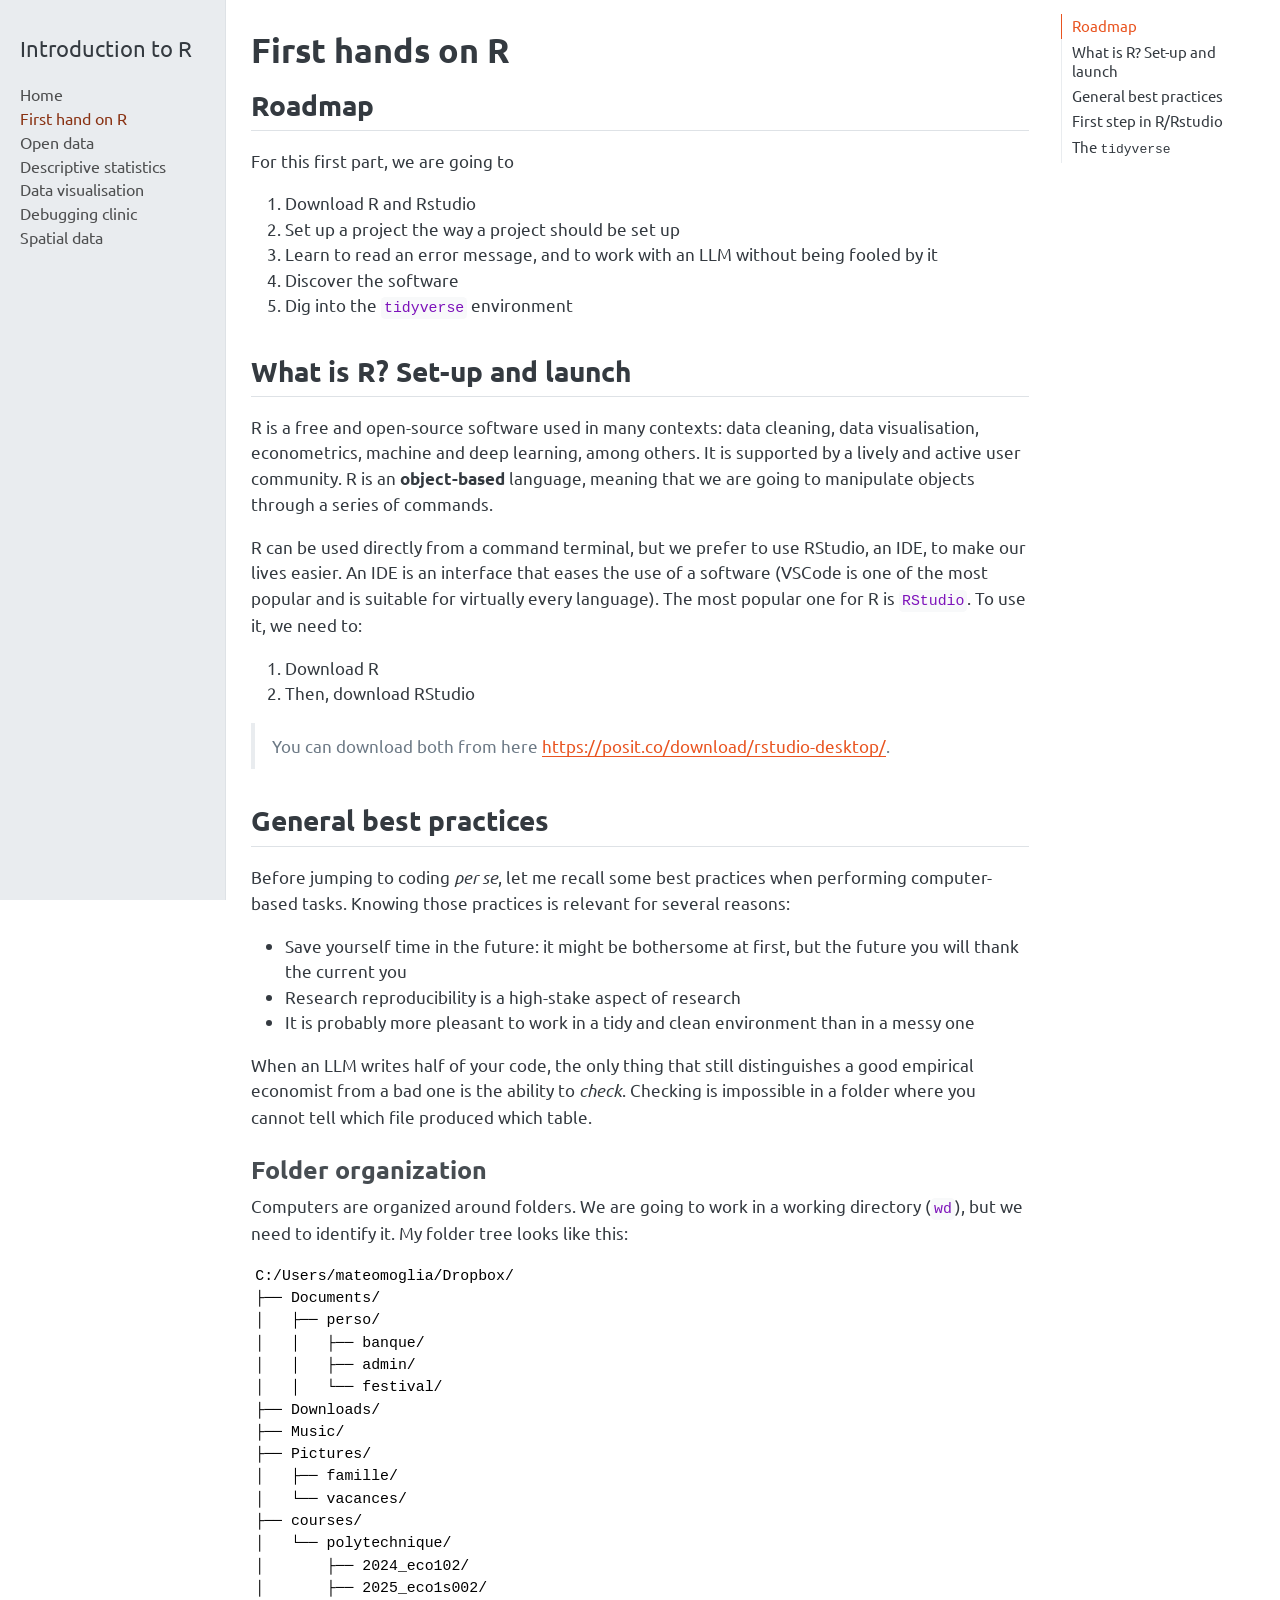
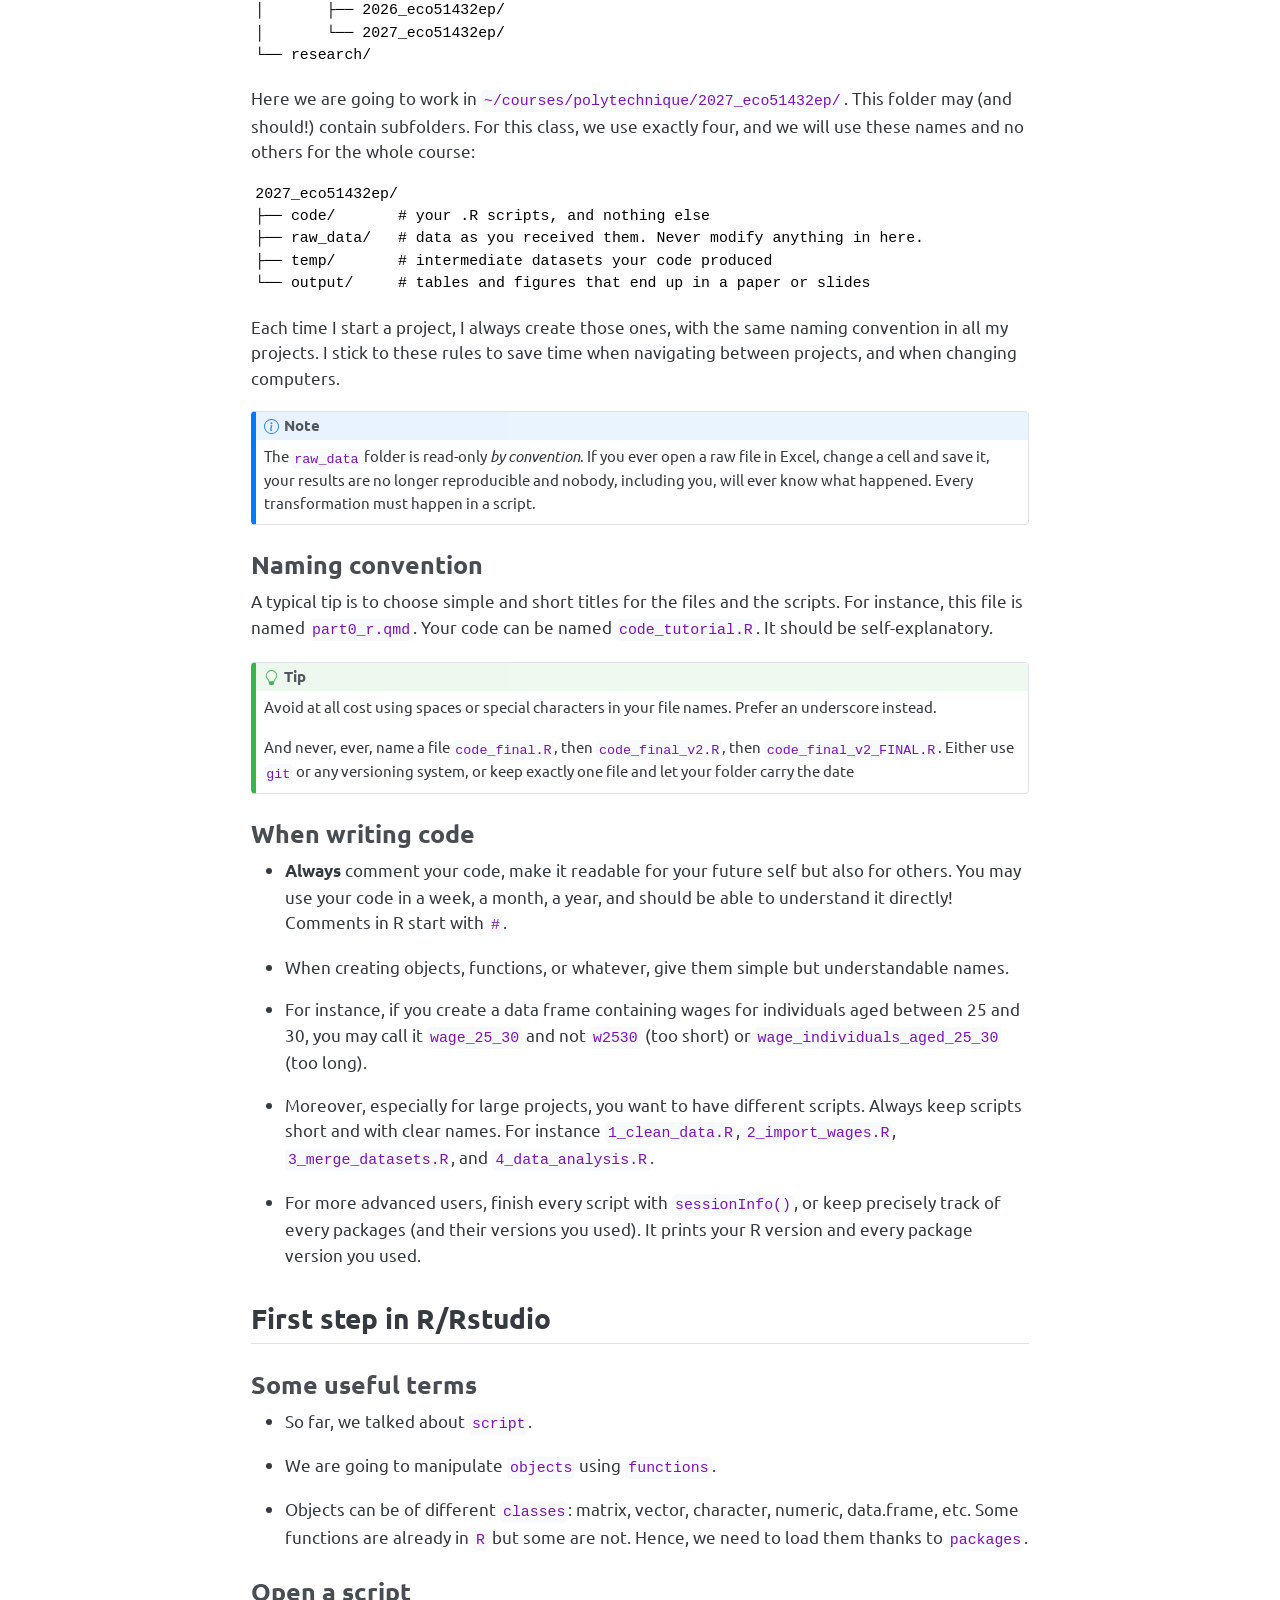
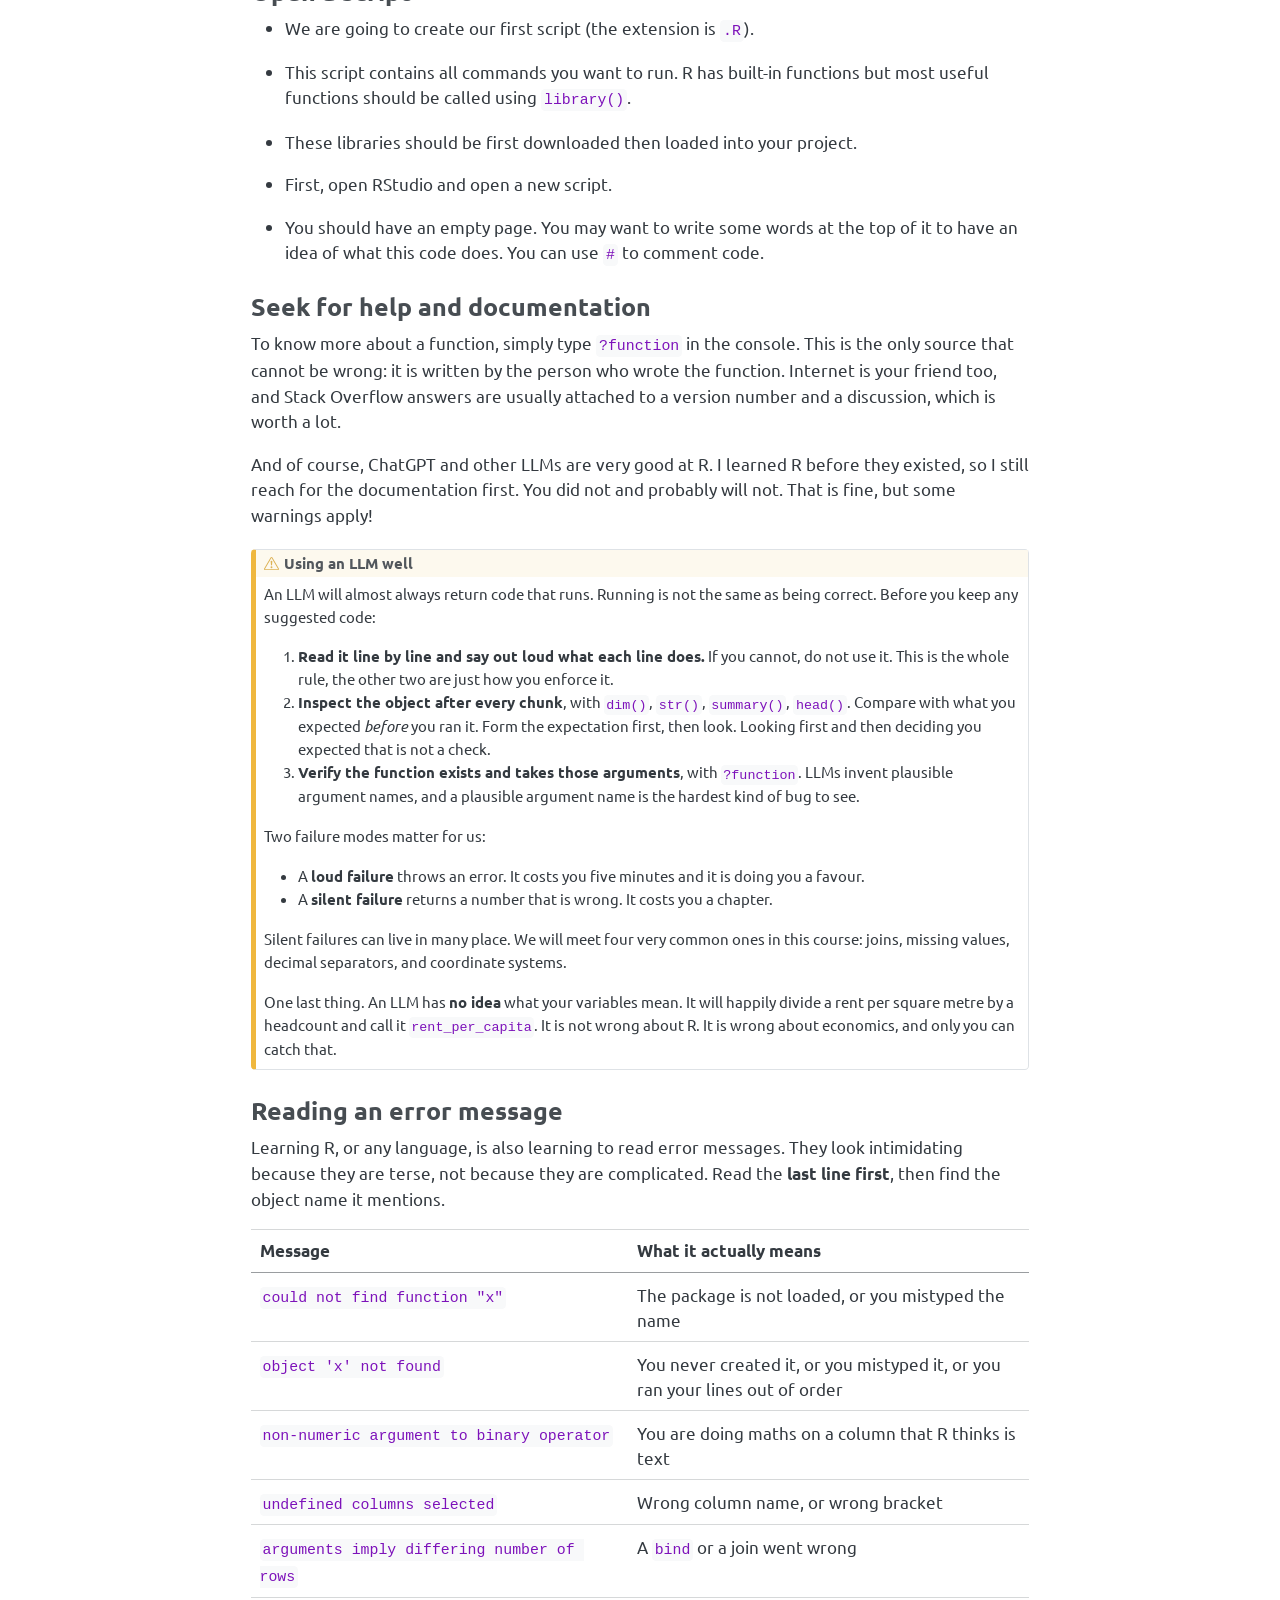
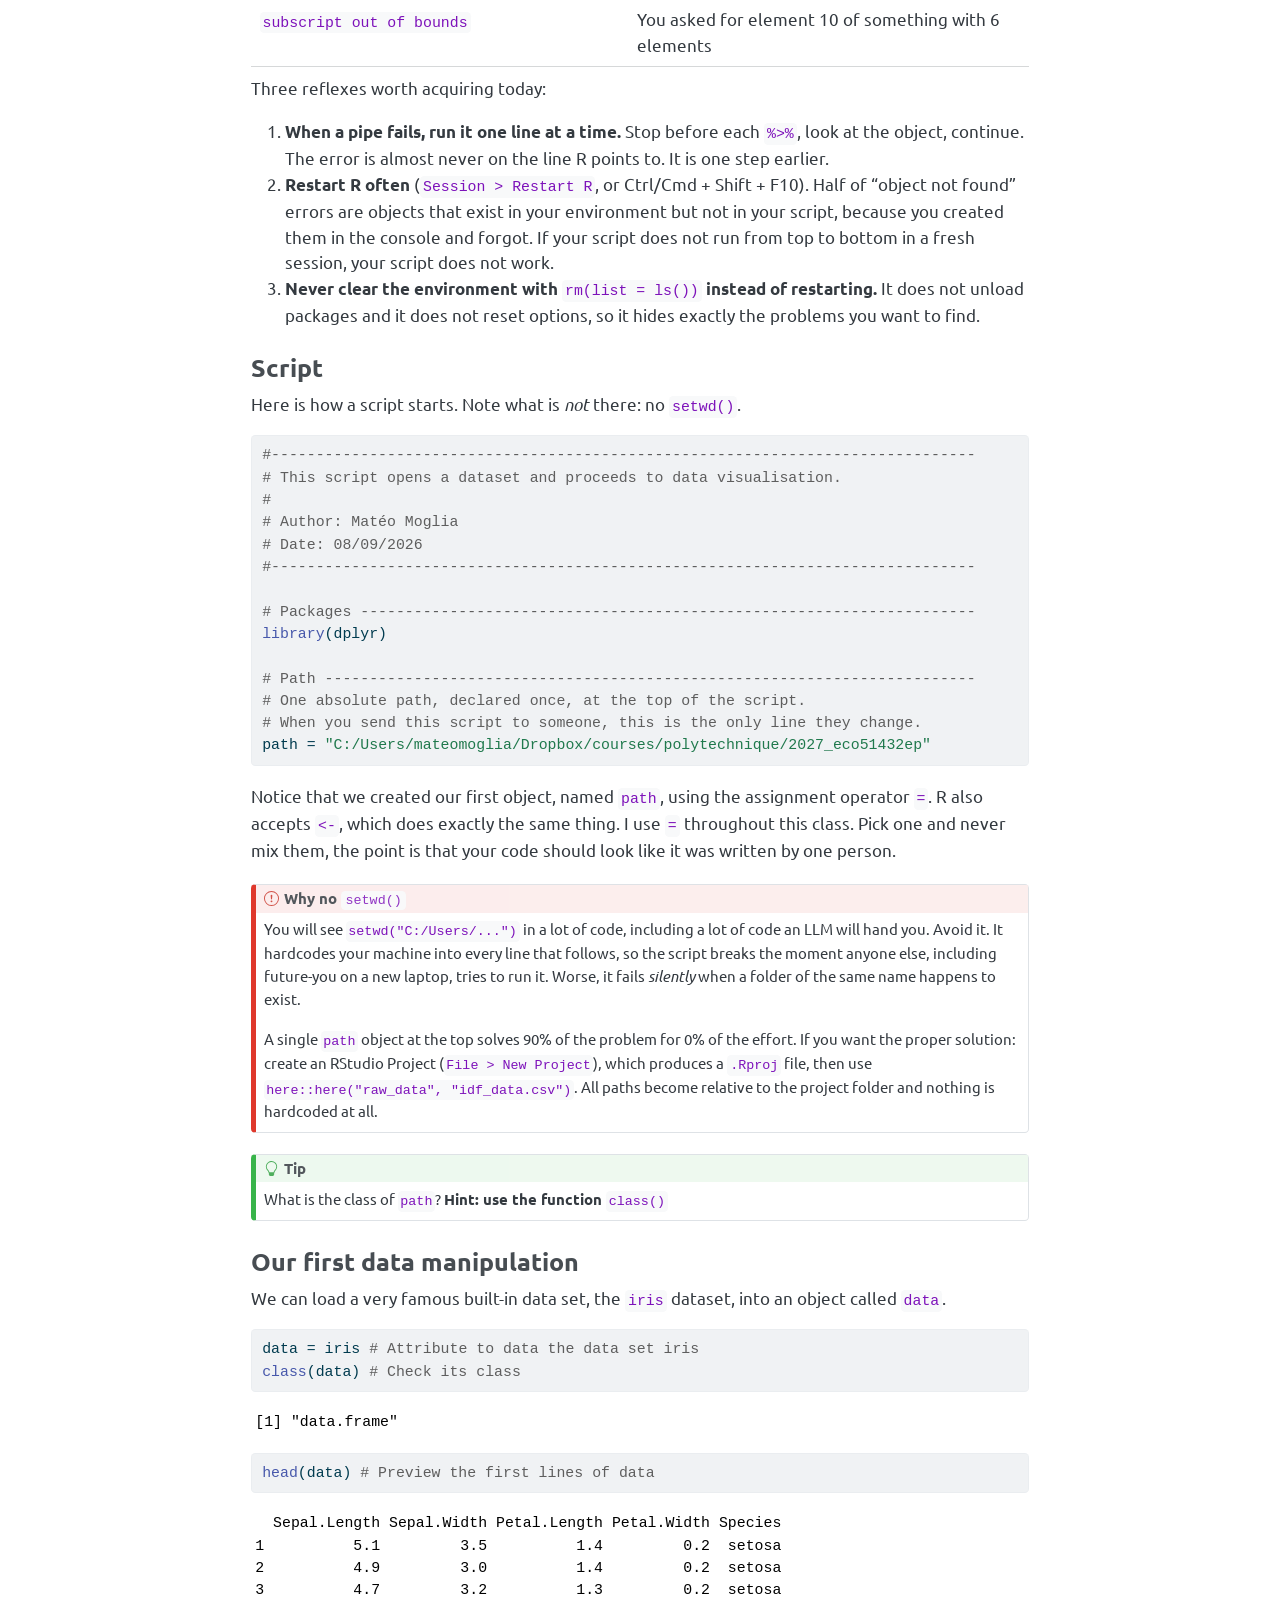
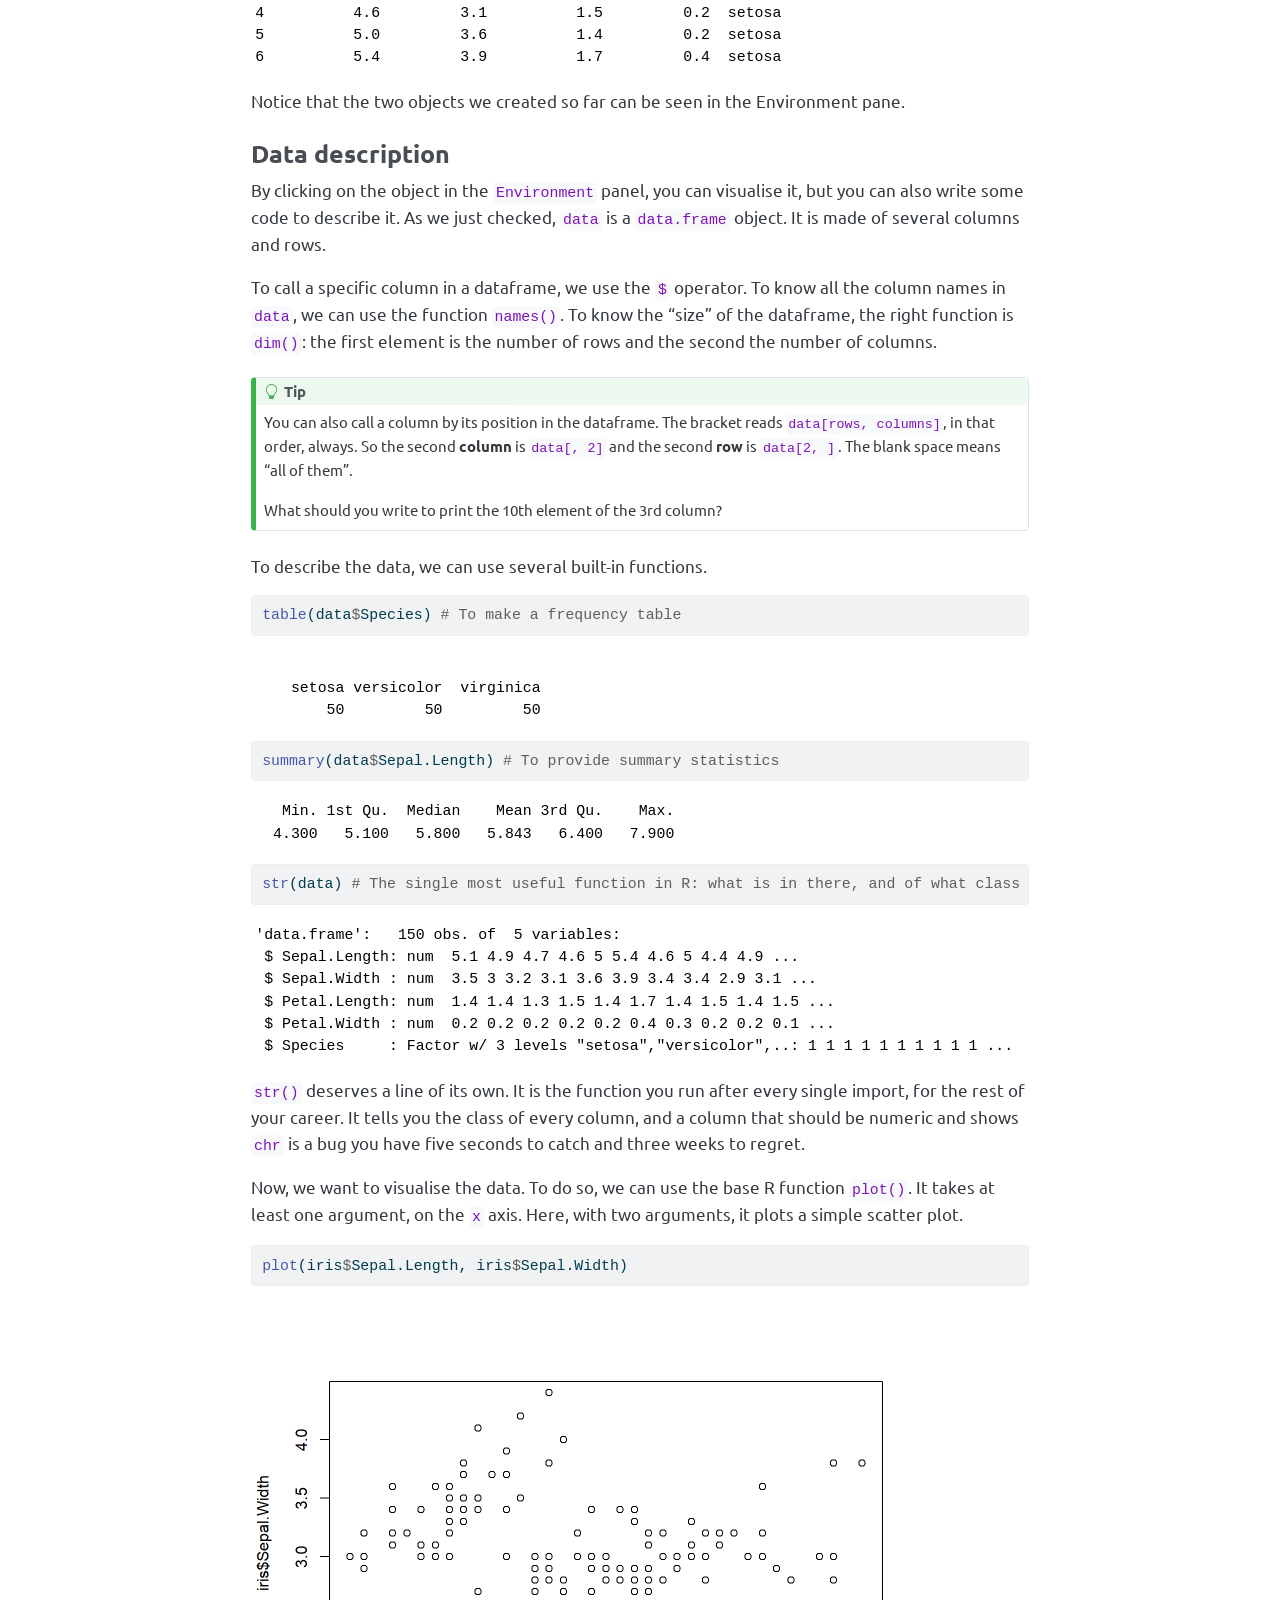
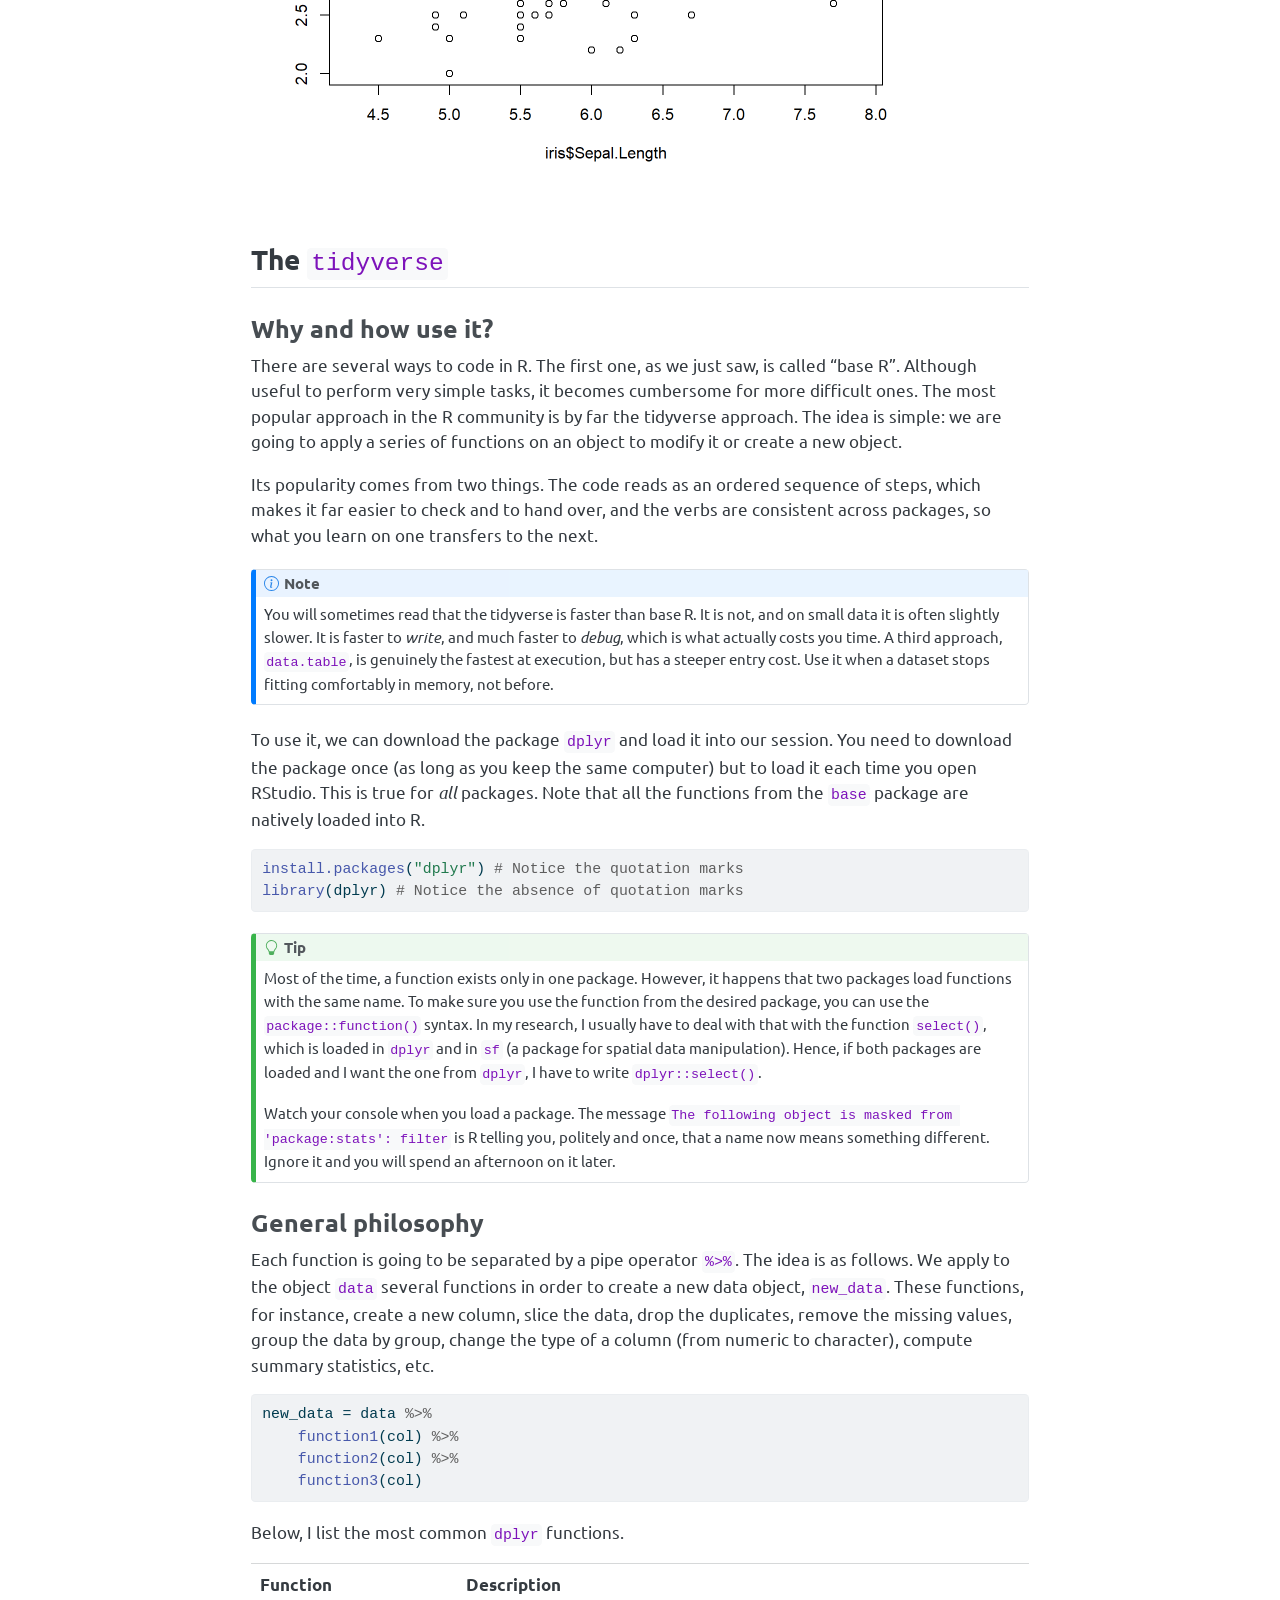
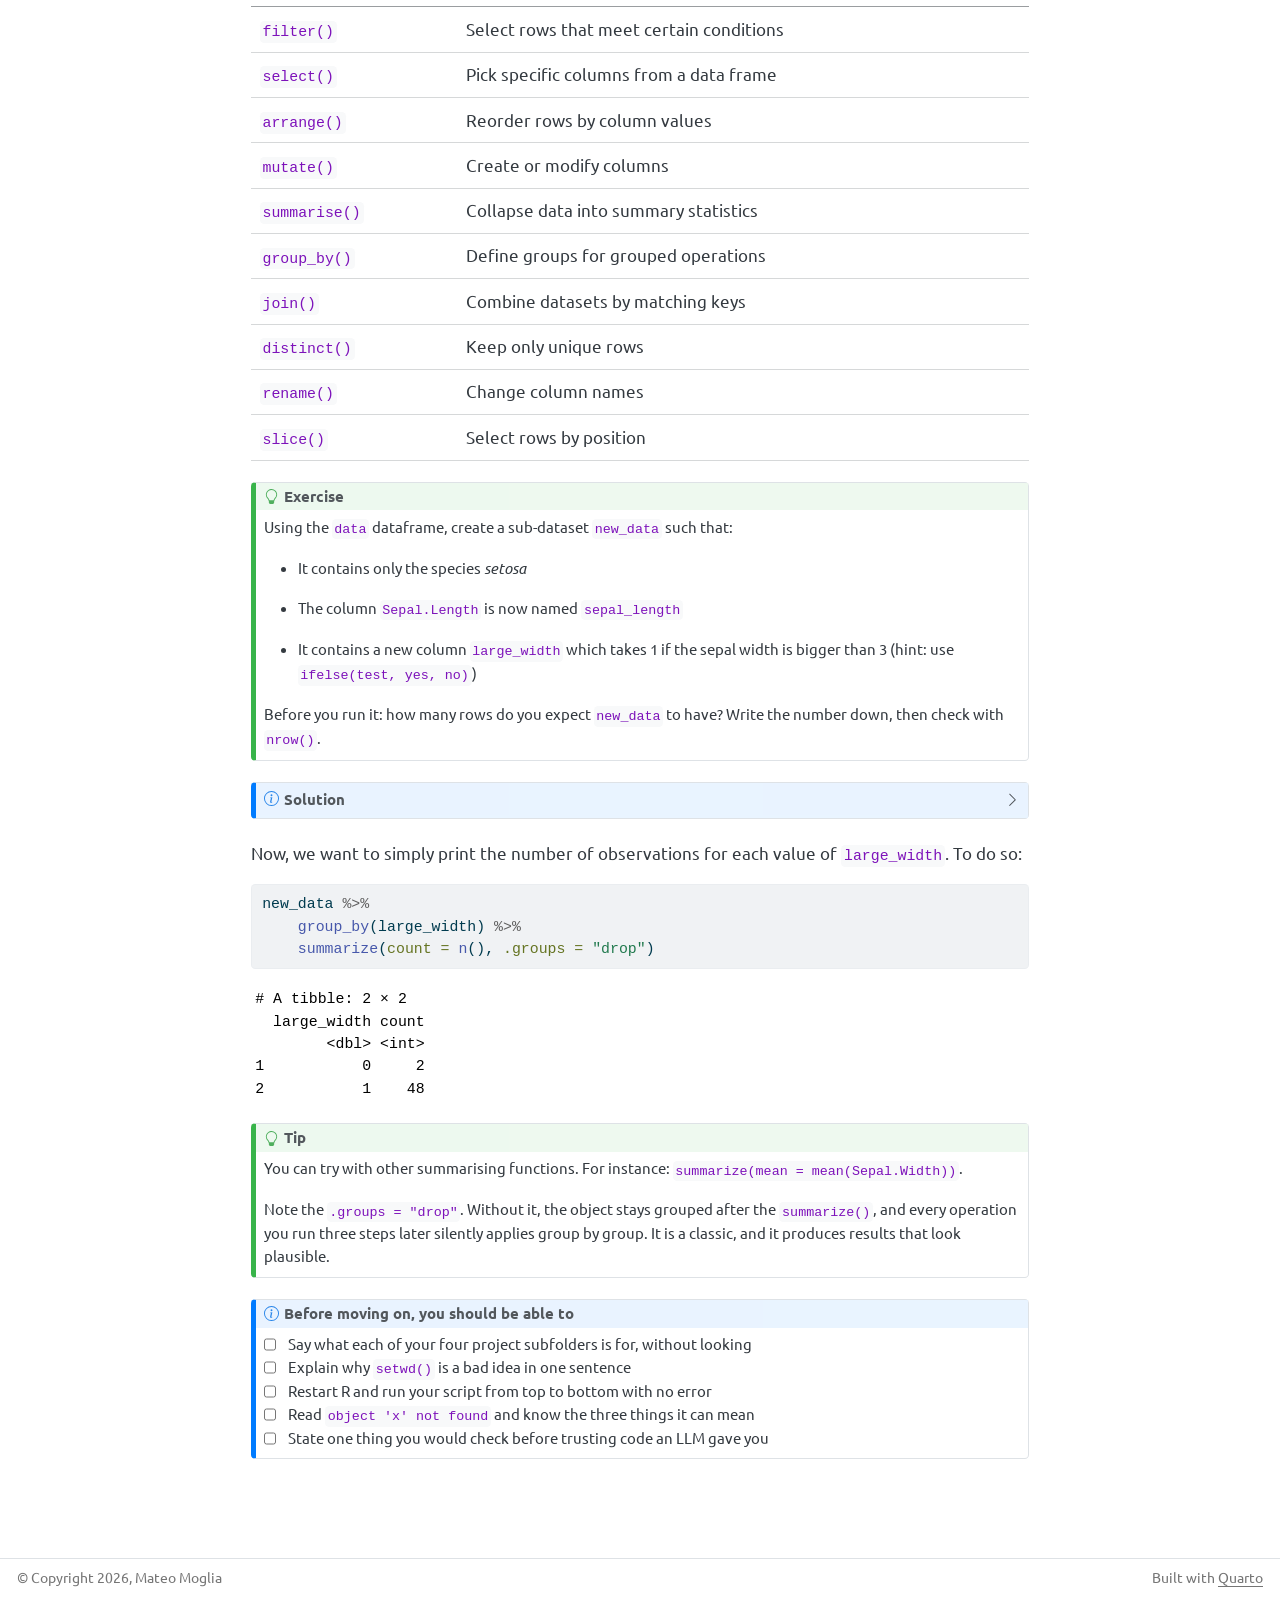
==== commit c132eb72: "Built site for gh-pages" ====
--- a/part0_r.html
+++ b/part0_r.html
@@ -243,7 +243,7 @@
 <section id="what-is-r-set-up-and-launch" class="level2">
 <h2 class="anchored" data-anchor-id="what-is-r-set-up-and-launch">What is R? Set-up and launch</h2>
 <p>R is a free and open-source software used in many contexts: data cleaning, data visualisation, econometrics, machine and deep learning, among others. It is supported by a lively and active user community. R is an <strong>object-based</strong> language, meaning that we are going to manipulate objects through a series of commands.</p>
-<p>R can be used directly from a command terminal, but we prefer to use RStudio, an IDE, to make our lives easier. An IDE is an interface that eases the use of a software. The most popular one is <code>RStudio</code>. To use it, we need to:</p>
+<p>R can be used directly from a command terminal, but we prefer to use RStudio, an IDE, to make our lives easier. An IDE is an interface that eases the use of a software (VSCode is one of the most popular and is suitable for virtually every language). The most popular one for R is <code>RStudio</code>. To use it, we need to:</p>
 <ol type="1">
 <li>Download R</li>
 <li>Then, download RStudio</li>
@@ -260,7 +260,7 @@
 <li>Research reproducibility is a high-stake aspect of research</li>
 <li>It is probably more pleasant to work in a tidy and clean environment than in a messy one</li>
 </ul>
-<p>There is also a reason that is specific to this year. When an LLM writes half of your code, the only thing that still distinguishes a good empirical economist from a bad one is the ability to <em>check</em>. Checking is impossible in a folder where you cannot tell which file produced which table.</p>
+<p>When an LLM writes half of your code, the only thing that still distinguishes a good empirical economist from a bad one is the ability to <em>check</em>. Checking is impossible in a folder where you cannot tell which file produced which table.</p>
 <section id="folder-organization" class="level3">
 <h3 class="anchored" data-anchor-id="folder-organization">Folder organization</h3>
 <p>Computers are organized around folders. We are going to work in a working directory (<code>wd</code>), but we need to identify it. My folder tree looks like this:</p>
@@ -317,7 +317,7 @@
 </div>
 <div class="callout-body-container callout-body">
 <p>Avoid at all cost using spaces or special characters in your file names. Prefer an underscore instead.</p>
-<p>And never, ever, name a file <code>code_final.R</code>, then <code>code_final_v2.R</code>, then <code>code_final_v2_FINAL.R</code>. Either use git, or keep exactly one file and let your folder carry the date. Sequences of “final” files are how people lose a chapter.</p>
+<p>And never, ever, name a file <code>code_final.R</code>, then <code>code_final_v2.R</code>, then <code>code_final_v2_FINAL.R</code>. Either use <code>git</code> or any versioning system, or keep exactly one file and let your folder carry the date</p>
 </div>
 </div>
 </section>
@@ -328,7 +328,7 @@
 <li><p>When creating objects, functions, or whatever, give them simple but understandable names.</p></li>
 <li><p>For instance, if you create a data frame containing wages for individuals aged between 25 and 30, you may call it <code>wage_25_30</code> and not <code>w2530</code> (too short) or <code>wage_individuals_aged_25_30</code> (too long).</p></li>
 <li><p>Moreover, especially for large projects, you want to have different scripts. Always keep scripts short and with clear names. For instance <code>1_clean_data.R</code>, <code>2_import_wages.R</code>, <code>3_merge_datasets.R</code>, and <code>4_data_analysis.R</code>.</p></li>
-<li><p>Finish every script with <code>sessionInfo()</code>. It prints your R version and every package version you used. In two years, when a result cannot be replicated, that single line is what tells you why.</p></li>
+<li><p>For more advanced users, finish every script with <code>sessionInfo()</code>, or keep precisely track of every packages (and their versions you used). It prints your R version and every package version you used.</p></li>
 </ul>
 </section>
 </section>
@@ -355,7 +355,7 @@
 <section id="seek-for-help-and-documentation" class="level3">
 <h3 class="anchored" data-anchor-id="seek-for-help-and-documentation">Seek for help and documentation</h3>
 <p>To know more about a function, simply type <code>?function</code> in the console. This is the only source that cannot be wrong: it is written by the person who wrote the function. Internet is your friend too, and Stack Overflow answers are usually attached to a version number and a discussion, which is worth a lot.</p>
-<p>And of course, ChatGPT and other LLMs are very good at R. I learned R before they existed, so I still reach for the documentation first. You did not, and you will not. That is fine. What follows is not a warning against using them, it is a method for using them well.</p>
+<p>And of course, ChatGPT and other LLMs are very good at R. I learned R before they existed, so I still reach for the documentation first. You did not and probably will not. That is fine, but some warnings apply!</p>
 <div class="callout callout-style-default callout-warning callout-titled">
 <div class="callout-header d-flex align-content-center">
 <div class="callout-icon-container">
@@ -369,7 +369,7 @@
 <p>An LLM will almost always return code that runs. Running is not the same as being correct. Before you keep any suggested code:</p>
 <ol type="1">
 <li><strong>Read it line by line and say out loud what each line does.</strong> If you cannot, do not use it. This is the whole rule, the other two are just how you enforce it.</li>
-<li><strong>Inspect the object after every step</strong>, with <code>dim()</code>, <code>str()</code>, <code>summary()</code>, <code>head()</code>. Compare with what you expected <em>before</em> you ran it. Form the expectation first, then look. Looking first and then deciding you expected that is not a check.</li>
+<li><strong>Inspect the object after every chunk</strong>, with <code>dim()</code>, <code>str()</code>, <code>summary()</code>, <code>head()</code>. Compare with what you expected <em>before</em> you ran it. Form the expectation first, then look. Looking first and then deciding you expected that is not a check.</li>
 <li><strong>Verify the function exists and takes those arguments</strong>, with <code>?function</code>. LLMs invent plausible argument names, and a plausible argument name is the hardest kind of bug to see.</li>
 </ol>
 <p>Two failure modes matter for us:</p>
@@ -377,14 +377,14 @@
 <li>A <strong>loud failure</strong> throws an error. It costs you five minutes and it is doing you a favour.</li>
 <li>A <strong>silent failure</strong> returns a number that is wrong. It costs you a chapter.</li>
 </ul>
-<p>Silent failures live in four places, and we will meet all four in this course: joins, missing values, decimal separators, and coordinate systems.</p>
-<p>One last thing. An LLM has no idea what your variables mean. It will happily divide a rent per square metre by a headcount and call it <code>rent_per_capita</code>. It is not wrong about R. It is wrong about economics, and only you can catch that.</p>
+<p>Silent failures can live in many place. We will meet four very common ones in this course: joins, missing values, decimal separators, and coordinate systems.</p>
+<p>One last thing. An LLM has <strong>no idea</strong> what your variables mean. It will happily divide a rent per square metre by a headcount and call it <code>rent_per_capita</code>. It is not wrong about R. It is wrong about economics, and only you can catch that.</p>
 </div>
 </div>
 </section>
 <section id="reading-an-error-message" class="level3">
 <h3 class="anchored" data-anchor-id="reading-an-error-message">Reading an error message</h3>
-<p>Half of learning R is learning to read six error messages. They look intimidating because they are terse, not because they are complicated. Read the <strong>last line first</strong>, then find the object name it mentions.</p>
+<p>Learning R, or any language, is also learning to read error messages. They look intimidating because they are terse, not because they are complicated. Read the <strong>last line first</strong>, then find the object name it mentions.</p>
 <table class="caption-top table">
 <colgroup>
 <col style="width: 48%">
@@ -696,7 +696,7 @@
 <pre><code>[1] 50</code></pre>
 </div>
 </div>
-<p>Two things worth noticing. The exercise says “bigger than 3” and the code writes <code>&gt;= 3</code>, which is not the same thing. Check which one you used, and check how many observations it moves. Second, <code>filter(Species == "setosa")</code> uses a double equals sign: one <code>=</code> assigns, two <code>==</code> compare. This is the single most common typo in R.</p>
+<p>Two things worth noticing. The exercise says “bigger than 3” and the code writes <code>&gt;= 3</code>, which is not the same thing. Check which one you used, and check how many observations it moves. Second, <code>filter(Species == "setosa")</code> uses a double equals sign: one <code>=</code> assigns, two <code>==</code> compare.</p>
 </div>
 </div>
 </div>
@@ -842,7 +842,7 @@
   }
     var localhostRegex = new RegExp(/^(?:http|https):\/\/localhost\:?[0-9]*\//);
     var mailtoRegex = new RegExp(/^mailto:/);
-      var filterRegex = new RegExp('/' + window.location.host + '/');
+      var filterRegex = new RegExp("https:\/\/mateomoglia\.github\.io\/2027_eco51432ep\/");
     var isInternal = (href) => {
         return filterRegex.test(href) || localhostRegex.test(href) || mailtoRegex.test(href);
     }
